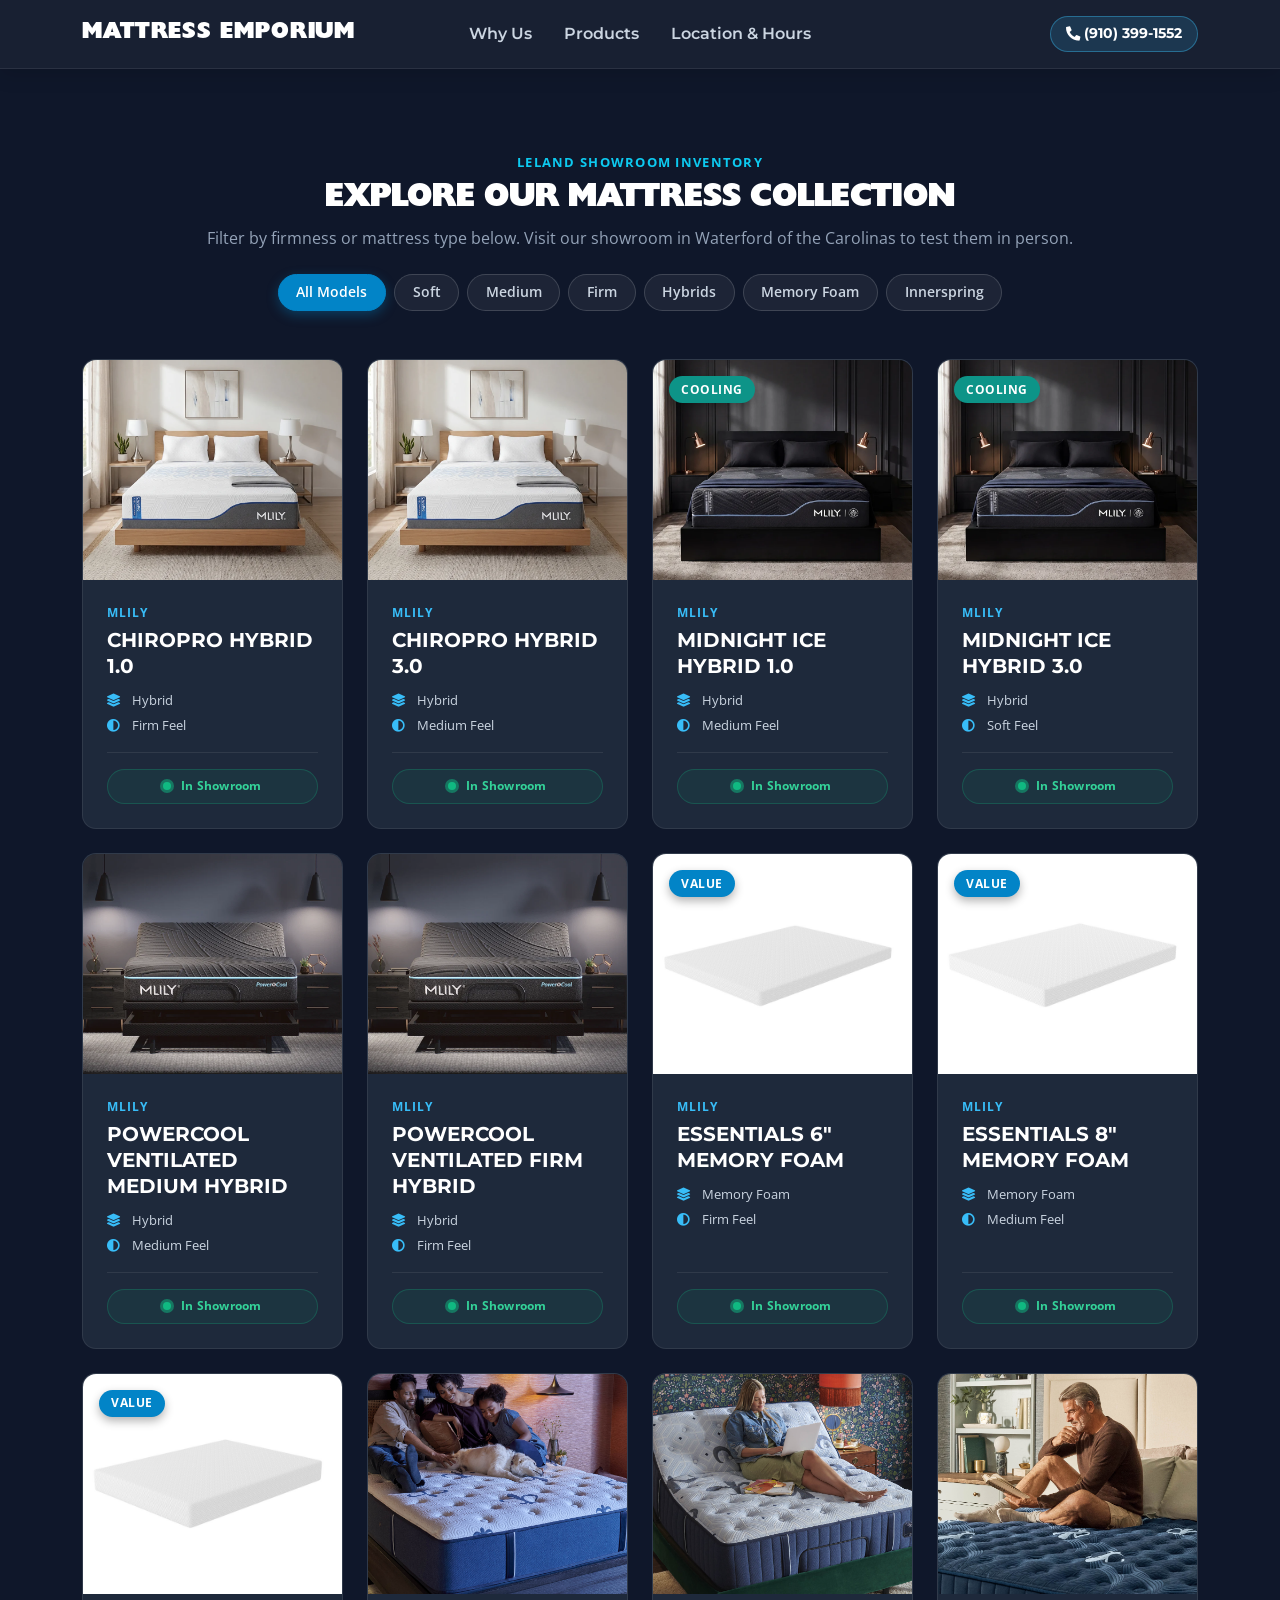
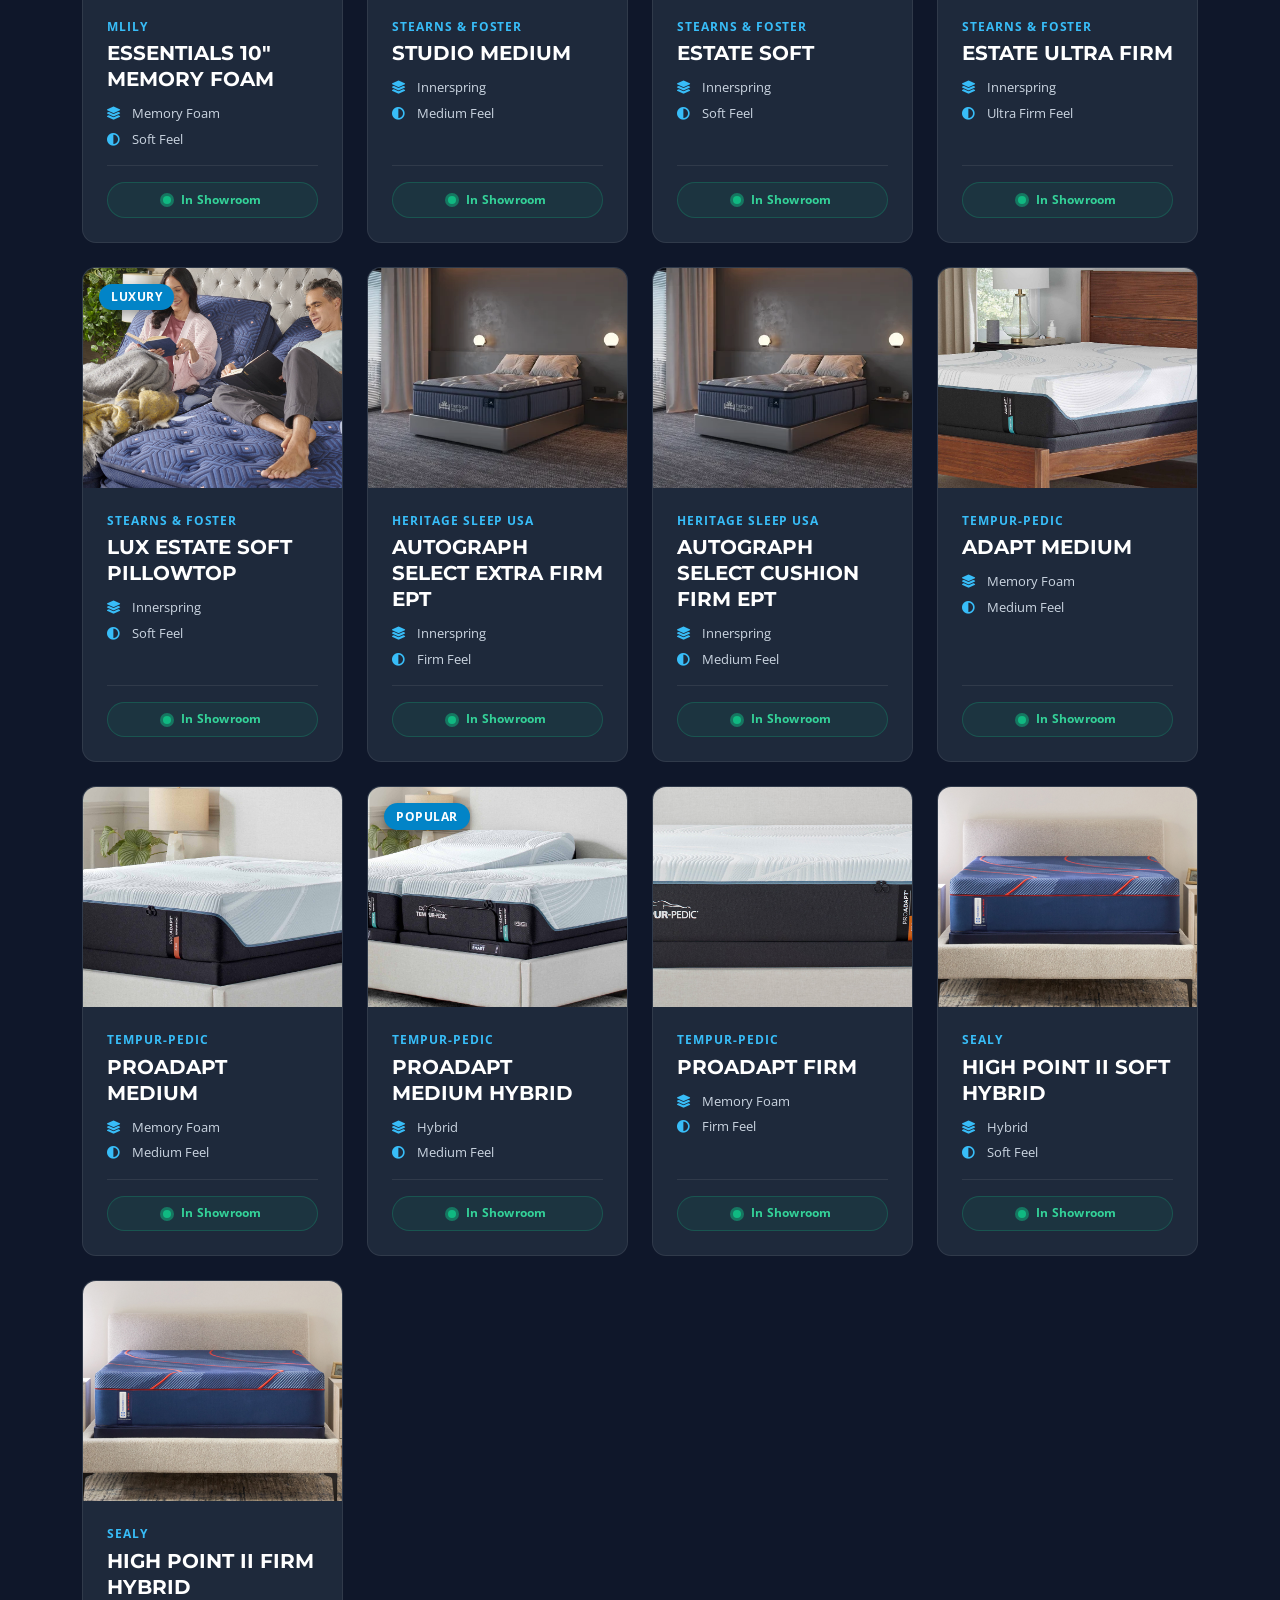
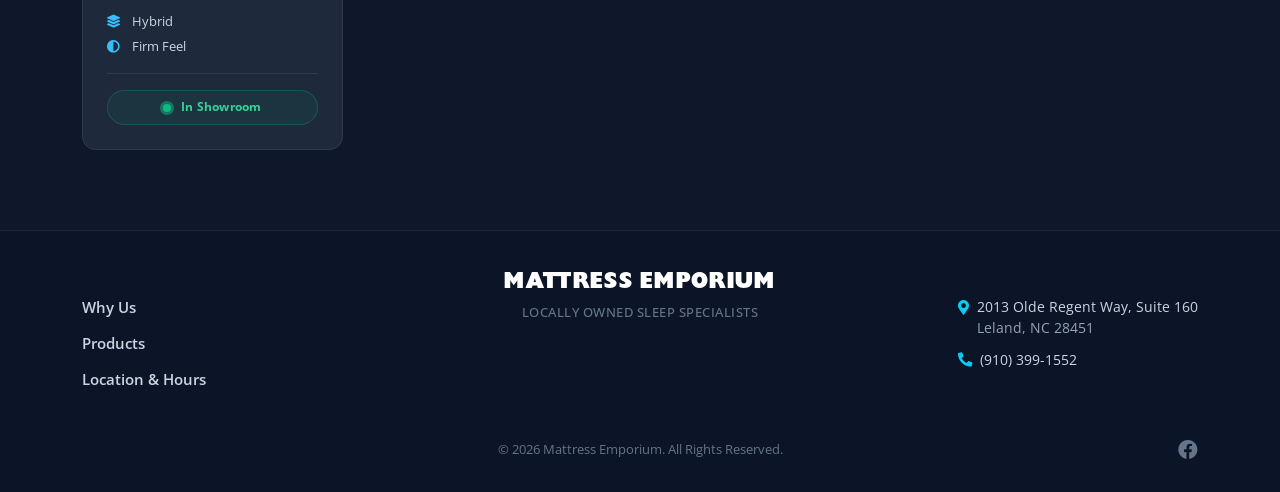
==== products.html @ 78e71899 "Add files via upload" ====
<!DOCTYPE html>
<html lang="en">

<head>
    <meta charset="UTF-8">
    <meta name="viewport" content="width=device-width, initial-scale=1.0">
    <title>Mattress Inventory & Models | Mattress Emporium Leland, NC</title>
    <link href="https://fonts.googleapis.com/css?family=Open+Sans:300,400,600,700|Montserrat:400,600,700&display=swap" rel="stylesheet">
    <link href="https://cdn.jsdelivr.net/npm/bootstrap@5.3.3/dist/css/bootstrap.min.css" rel="stylesheet">
    <link rel="stylesheet" href="https://cdnjs.cloudflare.com/ajax/libs/font-awesome/5.15.4/css/all.min.css">
    <link rel="stylesheet" href="styles/main.css">
</head>

<body data-page="catalog">

    <nav class="navbar navbar-dark navbar-expand-lg sticky-top custom-navbar">
        <div class="container position-relative">
            <a class="navbar-brand" href="index.html">MATTRESS EMPORIUM</a>
            <button class="navbar-toggler" type="button" data-bs-toggle="collapse" data-bs-target="#navbarSupportedContent">
                <span class="navbar-toggler-icon"></span>
            </button>
            <div class="collapse navbar-collapse" id="navbarSupportedContent">
                <ul class="navbar-nav center-nav mb-2 mb-lg-0">
                    <li class="nav-item"><a class="nav-link" href="index.html#about">Why Us</a></li>
                    <li class="nav-item"><a class="nav-link active" href="products.html">Products</a></li>
                    <li class="nav-item"><a class="nav-link" href="index.html#locations">Location & Hours</a></li>
                </ul>
                <div class="navbar-actions ms-auto d-flex align-items-center gap-2">
                    <a href="tel:9103991552" class="phone-link">
                        <i class="fas fa-phone-alt me-1"></i> (910) 399-1552
                    </a>
                </div>
            </div>
        </div>
    </nav>

    <section class="section products-section" style="min-height: 85vh;">
        <div class="container">
            <div class="text-center mb-4">
                <span class="section-eyebrow text-info">Leland Showroom Inventory</span>
                <h1 class="text-white h2">Explore Our Mattress Collection</h1>
                <p class="text-slate-400 max-w-xl mx-auto">
                    Filter by firmness or mattress type below. Visit our showroom in Waterford of the Carolinas to test them in person.
                </p>
            </div>

            <!-- Full Filter Pill Bar -->
            <div class="catalog-filters mb-5 d-flex flex-wrap justify-content-center gap-2">
                <button class="filter-btn active" data-filter="all">All Models</button>
                <button class="filter-btn" data-filter="feel:Soft">Soft</button>
                <button class="filter-btn" data-filter="feel:Medium">Medium</button>
                <button class="filter-btn" data-filter="feel:Firm">Firm</button>
                <button class="filter-btn" data-filter="type:Hybrid">Hybrids</button>
                <button class="filter-btn" data-filter="type:Memory Foam">Memory Foam</button>
                <button class="filter-btn" data-filter="type:Innerspring">Innerspring</button>
            </div>

            <!-- Product Grid -->
            <div class="row g-4" id="product-grid"></div>

            <div id="no-products" class="text-center py-5 d-none">
                <p class="text-slate-400 mb-0">No mattresses match that filter right now.</p>
            </div>
        </div>
    </section>

    <footer class="custom-footer">
        <div class="container">
            <div class="row gy-4 align-items-start">
                <!-- Left: Quick Links -->
                <div class="col-md-4 col-sm-6 text-start">
                    <ul class="footer-vertical-nav">
                        <li><a href="index.html#about" class="footer-link">Why Us</a></li>
                        <li><a href="products.html" class="footer-link">Products</a></li>
                        <li><a href="index.html#locations" class="footer-link">Location & Hours</a></li>
                    </ul>
                </div>


                <!-- Center: Brand & Micro-Tagline -->
                <div class="col-md-4 col-12 text-center my-2 my-md-0">
                    <h3 class="footer-brand">MATTRESS EMPORIUM</h3>
                    <p class="footer-micro-tagline mb-0">Locally Owned Sleep Specialists</p>
                </div>

                <!-- Right: Showroom Details -->
                <div class="col-md-4 col-sm-6 d-flex justify-content-start justify-content-sm-end">
                    <div class="footer-contact-block text-start">
                        <p class="footer-text mb-2">
                            <a href="https://maps.google.com/?q=2013+Olde+Regent+Way+%23160+Leland+NC+28451" target="_blank" rel="noopener noreferrer" class="footer-link d-inline-flex align-items-start">
                                <i class="fas fa-map-marker-alt text-info me-2 mt-1"></i>
                                <span>2013 Olde Regent Way, Suite 160<br><span class="text-slate-400">Leland, NC 28451</span></span>
                            </a>
                        </p>
                        <p class="footer-text mb-0">
                            <a href="tel:9103991552" class="footer-link d-inline-flex align-items-center">
                                <i class="fas fa-phone-alt text-info me-2"></i>
                                <span>(910) 399-1552</span>
                            </a>
                        </p>
                    </div>
                </div>
            </div>

            <!-- Bottom Bar: Balanced 3-Column Grid with Centered Copyright & Right Facebook -->
            <div class="footer-bottom">
                <div class="row align-items-center">
                    <div class="col-4 d-none d-md-block"></div>
                    <div class="col-12 col-md-4 text-center">
                        <p class="mb-0">
                            © <script>document.write(new Date().getFullYear());</script> Mattress Emporium. All Rights Reserved.
                        </p>
                    </div>
                    <div class="col-12 col-md-4 text-center text-md-end mt-2 mt-md-0">
                        <a href="https://www.facebook.com/mattressemporiumnc/" target="_blank" rel="noopener noreferrer" class="footer-facebook-plain" aria-label="Facebook Page">
                            <i class="fab fa-facebook"></i>
                        </a>
                    </div>
                </div>
            </div>
        </div>
    </footer>

    <script src="js/catalog.js"></script>
    <script src="https://cdn.jsdelivr.net/npm/bootstrap@5.3.3/dist/js/bootstrap.bundle.min.js"></script>
</body>

</html>
---- styles/main.css ----
body {
  font-family: 'Open Sans', sans-serif;
  color: #334155;
  background-color: #ffffff;
}

@font-face {
  font-family: 'Chantilly Serial';
  src: url('../fonts/ChantillySerial-Heavy.otf') format('opentype');
  font-weight: 800;
  font-style: normal;
  font-display: swap;
}

h1, h2, h3, .logo-text, .navbar-brand {
  font-family: 'Chantilly Serial', 'Gill Sans', 'Gill Sans MT', sans-serif;
  font-weight: 800;
  text-transform: uppercase;
}

.navbar-brand {
  font-size: 1.4rem;
  letter-spacing: 0.04em;
  color: #ffffff !important;
}

a:link,
a:visited {
  color: inherit;
  text-decoration: none;
}

/* NAVBAR */
.custom-navbar {
  background-color: rgba(15, 23, 42, 0.96) !important;
  backdrop-filter: blur(12px);
  -webkit-backdrop-filter: blur(12px);
  border-bottom: 1px solid rgba(255, 255, 255, 0.08);
  font-family: 'Montserrat', sans-serif;
  font-weight: 600;
  padding: 0.75rem 0;
  box-shadow: 0 4px 20px rgba(0, 0, 0, 0.15);
}

.custom-navbar .nav-link {
  color: #cbd5e1 !important;
  padding: 0.5rem 1rem !important;
  transition: color 0.2s ease;
}

.custom-navbar .nav-link:hover {
  color: #38bdf8 !important;
}

@media (min-width: 992px) {
  .navbar-collapse {
    position: static;
  }
  
  .navbar-nav.center-nav {
    position: absolute;
    left: 50%;
    transform: translateX(-50%);
    margin: 0 !important;
  }
}

.nav-social-btn {
  display: inline-flex;
  align-items: center;
  justify-content: center;
  width: 36px;
  height: 36px;
  background-color: rgba(255, 255, 255, 0.1);
  color: #ffffff !important;
  border-radius: 50%;
  transition: all 0.2s ease;
}

.nav-social-btn:hover {
  background-color: #1877f2;
  transform: translateY(-2px);
}

.phone-link {
  display: inline-flex;
  align-items: center;
  font-weight: 700;
  font-size: 0.9rem;
  color: #ffffff !important;
  background: rgba(56, 189, 248, 0.15);
  border: 1px solid rgba(56, 189, 248, 0.4);
  padding: 0.4rem 0.95rem;
  border-radius: 9999px;
  transition: all 0.2s ease;
}

.phone-link:hover {
  background: #38bdf8;
  color: #0f172a !important;
}

/* HERO PANEL */
.hero-panel {
  position: relative;
  overflow: hidden;
  padding: 4.5rem 0 5rem 0;
  color: #f8fafc;
  background-color: #0c1527;
  background-image: 
    linear-gradient(
      180deg,
      rgba(12, 21, 39, 0.94) 0%,
      rgba(12, 21, 39, 0.8) 60%,
      rgba(12, 21, 39, 0.35) 100%
    ),
    url('../img/header.jpg');
  background-position: right 24%;
  background-repeat: no-repeat;
  background-size: cover;
}

@media (min-width: 768px) {
  .hero-panel {
    padding: 6.5rem 0 7.5rem 0;
    background-image: 
      linear-gradient(
        90deg,
        rgba(12, 21, 39, 1) 0%,
        rgba(12, 21, 39, 1) 40%,
        rgba(12, 21, 39, 0.78) 62%,
        rgba(12, 21, 39, 0.22) 82%,
        rgba(12, 21, 39, 0) 100%
      ),
      linear-gradient(
        180deg,
        rgba(12, 21, 39, 0.2) 0%,
        rgba(12, 21, 39, 0) 25%
      ),
      url('../img/header.jpg');
    background-position: right 22%;
  }
}

@media (min-width: 1200px) {
  .hero-panel {
    padding: 7.5rem 0 8.5rem 0;
    background-position: right 26%;
  }
}

.hero-badge {
  display: inline-flex;
  align-items: center;
  gap: 0.6rem;
  padding: 0.4rem 1rem;
  font-size: 0.75rem;
  font-weight: 700;
  letter-spacing: 0.06em;
  text-transform: uppercase;
  color: #e2e8f0;
  background-color: rgba(255, 255, 255, 0.1);
  border: 1px solid rgba(255, 255, 255, 0.2);
  backdrop-filter: blur(8px);
  border-radius: 9999px;
}

.badge-dot {
  width: 8px;
  height: 8px;
  background-color: #38bdf8;
  border-radius: 50%;
  box-shadow: 0 0 8px #38bdf8;
}

.hero-title {
  margin-top: 1.5rem;
  display: flex;
  flex-direction: column;
  line-height: 1.08;
  letter-spacing: -0.03em;
}

.hero-title-top {
  font-family: "Outfit", sans-serif;
  font-size: 2.75rem;
  font-weight: 800;
  color: #ffffff;
  text-shadow: 0 2px 12px rgba(0, 0, 0, 0.5);
}

.hero-title-bottom {
  font-family: 'Instrument Serif', Georgia, serif;
  font-style: italic;
  font-size: 3.25rem;
  font-weight: 400;
  letter-spacing: -0.01em;
  background: linear-gradient(135deg, #67e8f9 0%, #38bdf8 50%, #93c5fd 100%);
  -webkit-background-clip: text;
  -webkit-text-fill-color: transparent;
  text-shadow: 0 4px 20px rgba(56, 189, 248, 0.25);
}

@media (min-width: 576px) {
  .hero-title-top {
    font-size: 3.5rem;
  }
  .hero-title-bottom {
    font-size: 4.25rem;
  }
}

@media (min-width: 992px) {
  .hero-title-top {
    font-size: 4rem;
  }
  .hero-title-bottom {
    font-size: 4.75rem;
  }
}

.hero-lead {
  max-width: 32rem;
  margin-top: 1.25rem;
  font-family: "Figtree", ui-sans-serif, system-ui, sans-serif;
  font-size: 1.05rem;
  line-height: 1.75;
  color: #cbd5e1;
  text-shadow: 0 2px 8px rgba(0, 0, 0, 0.4);
}

@media (min-width: 768px) {
  .hero-lead {
    font-size: 1.15rem;
  }
}

.hero-actions {
  display: flex;
  flex-wrap: wrap;
  gap: 0.85rem;
  margin-top: 2rem;
}

.hero-btn-primary {
  display: inline-flex;
  align-items: center;
  gap: 0.5rem;
  padding: 0.875rem 1.75rem;
  font-family: "Outfit", sans-serif;
  font-size: 0.95rem;
  font-weight: 700;
  color: #0c1527 !important;
  background-color: #ffffff;
  border: none;
  border-radius: 9999px;
  box-shadow: 0 8px 24px -4px rgba(0, 0, 0, 0.4);
  transition: transform 0.2s ease, box-shadow 0.2s ease;
}

.hero-btn-primary:hover {
  transform: translateY(-2px);
  box-shadow: 0 14px 28px -6px rgba(0, 0, 0, 0.5);
}

.hero-btn-secondary {
  display: inline-flex;
  align-items: center;
  gap: 0.5rem;
  padding: 0.875rem 1.75rem;
  font-family: "Outfit", sans-serif;
  font-size: 0.95rem;
  font-weight: 600;
  color: #ffffff !important;
  background-color: rgba(255, 255, 255, 0.08);
  border: 1px solid rgba(255, 255, 255, 0.3);
  backdrop-filter: blur(8px);
  border-radius: 9999px;
  transition: background-color 0.2s ease, transform 0.2s ease;
}

.hero-btn-secondary:hover {
  background-color: rgba(255, 255, 255, 0.18);
  transform: translateY(-2px);
}

.hero-trust-bar {
  display: flex;
  flex-wrap: wrap;
  gap: 1.5rem;
  margin-top: 2.25rem;
  padding-top: 1.5rem;
  border-top: 1px solid rgba(255, 255, 255, 0.12);
}

.trust-item {
  display: flex;
  align-items: center;
  gap: 0.45rem;
  font-size: 0.85rem;
  font-weight: 500;
  color: #94a3b8;
}

.trust-item i {
  color: #38bdf8;
}

/* SECTION COMMONS */
.section {
  padding: 5rem 0;
}

.section-eyebrow {
  display: inline-block;
  font-size: 0.8rem;
  font-weight: 700;
  text-transform: uppercase;
  letter-spacing: 0.1em;
  color: #0284c7;
  margin-bottom: 0.5rem;
}

/* ABOUT SECTION */
.about-section {
  background-color: #ffffff;
}

.about-heading-center {
  font-family: 'Montserrat', sans-serif;
  font-weight: 700;
  font-size: 2rem;
  line-height: 1.25;
  color: #0f172a;
}

@media (min-width: 768px) {
  .about-heading-center {
    font-size: 2.4rem;
  }
}

.about-image-wrapper {
  position: relative;
  display: inline-block;
  width: 100%;
}

.about-img {
  width: 100%;
  border-radius: 12px;
  box-shadow: 0 16px 36px -10px rgba(0, 0, 0, 0.15);
  object-fit: cover;
}

.about-badge {
  position: absolute;
  bottom: -1rem;
  right: -0.5rem;
  background-color: #0f172a;
  color: #ffffff;
  padding: 0.75rem 1.25rem;
  border-radius: 10px;
  box-shadow: 0 10px 25px rgba(0, 0, 0, 0.2);
  display: flex;
  align-items: center;
  gap: 0.6rem;
  border-left: 3px solid #38bdf8;
}

.badge-num {
  font-family: 'Outfit', sans-serif;
  font-size: 1.8rem;
  font-weight: 800;
  color: #38bdf8;
  line-height: 1;
}

.badge-txt {
  font-size: 0.75rem;
  font-weight: 700;
  text-transform: uppercase;
  line-height: 1.2;
  letter-spacing: 0.04em;
  color: #f8fafc;
}

.about-lead {
  font-size: 1.15rem;
  font-weight: 600;
  color: #1e293b;
  line-height: 1.6;
  margin-bottom: 1rem;
}

.about-body {
  font-size: 1rem;
  color: #64748b;
  line-height: 1.7;
  margin-bottom: 1.25rem;
}

.highlight-card {
  display: flex;
  align-items: flex-start;
  gap: 0.75rem;
  background-color: #f8fafc;
  padding: 1.1rem;
  border-radius: 8px;
  border: 1px solid #e2e8f0;
}

.highlight-icon {
  font-size: 1.25rem;
  color: #0284c7;
  margin-top: 0.1rem;
}

.highlight-title {
  font-family: 'Montserrat', sans-serif;
  font-size: 0.95rem;
  font-weight: 700;
  color: #0f172a;
  margin-bottom: 0.2rem;
}

.highlight-desc {
  font-size: 0.85rem;
  color: #64748b;
  line-height: 1.45;
  margin-bottom: 0;
}

/* LOCAL PROOF / GOOGLE RATING BADGE */
.about-rating-card {
  display: flex;
  align-items: center;
  justify-content: space-between;
  background: linear-gradient(135deg, #f8fafc 0%, #f1f5f9 100%);
  border: 1px solid #e2e8f0;
  border-radius: 10px;
  padding: 0.85rem 1.25rem;
  transition: border-color 0.2s ease, box-shadow 0.2s ease;
}

.about-rating-card:hover {
  border-color: #cbd5e1;
  box-shadow: 0 4px 14px rgba(0, 0, 0, 0.05);
}

.rating-left {
  display: flex;
  align-items: center;
  gap: 0.9rem;
}

.google-icon-wrap {
  width: 36px;
  height: 36px;
  background-color: #ffffff;
  border-radius: 50%;
  display: flex;
  align-items: center;
  justify-content: center;
  box-shadow: 0 2px 6px rgba(0, 0, 0, 0.08);
  color: #ea4335;
  font-size: 1.1rem;
  flex-shrink: 0;
}

.rating-details {
  display: flex;
  flex-direction: column;
}

.rating-stars-row {
  display: flex;
  align-items: center;
  gap: 0.4rem;
}

.rating-score {
  font-family: 'Outfit', sans-serif;
  font-weight: 800;
  font-size: 1rem;
  color: #0f172a;
  line-height: 1;
}

.rating-stars {
  display: inline-flex;
  gap: 0.15rem;
  color: #f59e0b;
  font-size: 0.82rem;
}

.rating-caption {
  font-size: 0.78rem;
  font-weight: 600;
  color: #64748b;
  margin-top: 0.15rem;
}

.rating-link {
  font-size: 0.82rem;
  font-weight: 700;
  color: #0284c7;
  display: inline-flex;
  align-items: center;
  white-space: nowrap;
  transition: color 0.2s ease;
}

.rating-link:hover {
  color: #0369a1;
  text-decoration: underline;
}

@media (max-width: 575.98px) {
  .about-rating-card {
    flex-direction: column;
    align-items: flex-start;
    gap: 0.75rem;
  }
  .rating-link {
    align-self: flex-end;
  }
}

.about-closing {
  font-size: 0.98rem;
  color: #475569;
  line-height: 1.6;
  margin-bottom: 0;
}

/* PRODUCTS SECTION & GRID */
.products-section {
  background-color: #0f172a;
  color: #ffffff;
}

.text-slate-400 {
  color: #94a3b8;
}

.product-card {
  position: relative;
  background: #1e293b;
  border-radius: 14px;
  overflow: hidden;
  border: 1px solid rgba(255, 255, 255, 0.08);
  height: 100%;
  display: flex;
  flex-direction: column;
  transition: transform 0.25s ease, box-shadow 0.25s ease, border-color 0.25s ease;
}

.product-card:hover {
  transform: translateY(-4px);
  border-color: rgba(56, 189, 248, 0.4);
  box-shadow: 0 16px 32px -8px rgba(0, 0, 0, 0.5);
}

.product-tag {
  position: absolute;
  top: 1rem;
  left: 1rem;
  z-index: 3;
  background: #0284c7;
  color: #ffffff;
  font-size: 0.72rem;
  font-weight: 700;
  text-transform: uppercase;
  letter-spacing: 0.05em;
  padding: 0.3rem 0.75rem;
  border-radius: 9999px;
  box-shadow: 0 4px 10px rgba(0, 0, 0, 0.3);
}

.product-tag.tag-accent,
.product-tag.tag-cooling {
  background: #0d9488;
}

.product-tag.tag-popular,
.product-tag.tag-best-seller {
  background: #059669;
}

.product-tag.tag-luxury {
  background: #6366f1;
}

.product-tag.tag-value {
  background: #d97706;
}

.product-tag.tag-orthopedic {
  background: #2563eb;
}

.product-img-wrap {
  position: relative;
  width: 100%;
  height: 220px;
  overflow: hidden;
  background-color: #0c1527;
}

.product-img {
  width: 100%;
  height: 100%;
  object-fit: cover;
  transition: transform 0.3s ease;
}

.product-card:hover .product-img {
  transform: scale(1.04);
}

.product-body {
  padding: 1.5rem;
  display: flex;
  flex-direction: column;
  flex-grow: 1;
}

.product-brand {
  font-size: 0.75rem;
  font-weight: 700;
  text-transform: uppercase;
  letter-spacing: 0.08em;
  color: #38bdf8;
  margin-bottom: 0.3rem;
}

.product-title {
  font-family: 'Montserrat', sans-serif;
  font-size: 1.25rem;
  font-weight: 700;
  color: #ffffff;
  margin-bottom: 0.75rem;
  line-height: 1.3;
}

.product-specs {
  display: flex;
  flex-direction: column;
  gap: 0.35rem;
  margin-bottom: 0.85rem;
  font-size: 0.82rem;
  color: #cbd5e1;
}

.product-specs span i {
  color: #38bdf8;
  width: 16px;
  margin-right: 0.35rem;
}

.product-footer {
  display: flex;
  align-items: center;
  justify-content: space-between;
  padding-top: 1rem;
  border-top: 1px solid rgba(255, 255, 255, 0.08);
}

/* CATALOG FILTERS */
.catalog-filters {
  margin-top: 1.5rem;
}

.filter-btn {
  background: rgba(255, 255, 255, 0.06);
  border: 1px solid rgba(255, 255, 255, 0.15);
  color: #cbd5e1;
  padding: 0.45rem 1.1rem;
  font-size: 0.85rem;
  font-weight: 600;
  border-radius: 9999px;
  cursor: pointer;
  transition: all 0.2s ease;
}

.filter-btn:hover {
  background: rgba(255, 255, 255, 0.12);
  color: #ffffff;
  border-color: rgba(255, 255, 255, 0.3);
}

.filter-btn.active {
  background: #0284c7;
  color: #ffffff;
  border-color: #0284c7;
  box-shadow: 0 4px 12px rgba(2, 132, 199, 0.35);
}

/* SHOWROOM LIVE BADGE */
.showroom-status {
  display: flex;
  align-items: center;
  gap: 0.6rem;
  background: rgba(16, 185, 129, 0.08);
  border: 1px solid rgba(16, 185, 129, 0.25);
  padding: 0.45rem 0.85rem;
  border-radius: 9999px;
  width: 100%;
  justify-content: center;
}

.status-label {
  font-size: 0.78rem;
  font-weight: 700;
  color: #34d399;
  letter-spacing: 0.02em;
}

.pulse-dot {
  position: relative;
  width: 8px;
  height: 8px;
  background-color: #10b981;
  border-radius: 50%;
  flex-shrink: 0;
}

.pulse-dot::after {
  content: '';
  position: absolute;
  top: -3px;
  left: -3px;
  width: 14px;
  height: 14px;
  border-radius: 50%;
  background-color: rgba(16, 185, 129, 0.5);
  animation: pulse-ring 1.8s cubic-bezier(0.24, 0, 0.38, 1) infinite;
}

@keyframes pulse-ring {
  0% {
    transform: scale(0.6);
    opacity: 1;
  }
  100% {
    transform: scale(2.2);
    opacity: 0;
  }
}

/* LOCATION SECTION */
.location-section {
  background-color: #f8fafc;
}

.location-heading {
  font-family: 'Montserrat', sans-serif;
  font-weight: 700;
  color: #0f172a;
  font-size: 2.2rem;
  margin-bottom: 0.5rem;
}

.location-sublead {
  font-size: 1.05rem;
  color: #64748b;
}

.location-card {
  background: #ffffff;
  border-radius: 16px;
  overflow: hidden;
  box-shadow: 0 12px 36px -8px rgba(0, 0, 0, 0.08);
  border: 1px solid #e2e8f0;
}

.location-map-col {
  min-height: 380px;
}

.map-frame {
  border: 0;
  width: 100%;
  height: 100%;
  min-height: 380px;
}

.location-info-col {
  padding: 3rem 2.5rem;
  display: flex;
  flex-direction: column;
  justify-content: center;
}

.info-block {
  display: flex;
  align-items: flex-start;
  gap: 1.25rem;
}

.info-icon {
  width: 44px;
  height: 44px;
  border-radius: 50%;
  background-color: #e0f2fe;
  color: #0284c7;
  display: flex;
  align-items: center;
  justify-content: center;
  font-size: 1.1rem;
  flex-shrink: 0;
}

.info-title {
  font-family: 'Montserrat', sans-serif;
  font-size: 1rem;
  font-weight: 700;
  color: #0f172a;
  margin-bottom: 0.35rem;
}

.info-text {
  font-size: 0.95rem;
  color: #475569;
  line-height: 1.5;
}

.info-link {
  font-size: 0.875rem;
  font-weight: 700;
  color: #0284c7;
  display: inline-flex;
  align-items: center;
  transition: color 0.2s;
}

.info-link:hover {
  color: #0369a1;
}

.hours-list {
  list-style: none;
  padding: 0;
  margin: 0;
}

.hours-list li {
  display: flex;
  justify-content: space-between;
  padding: 0.35rem 0;
  border-bottom: 1px dashed #e2e8f0;
  font-size: 0.92rem;
  color: #475569;
}

.hours-list li:last-child {
  border-bottom: none;
}

.text-closed {
  color: #ef4444;
}

.phone-link-plain {
  font-weight: 700;
  color: #0f172a;
  font-size: 1.1rem;
  transition: color 0.2s;
}

.phone-link-plain:hover {
  color: #0284c7;
}

/* FOOTER */
/* FOOTER */
.custom-footer {
  background-color: #0c1527;
  color: #94a3b8;
  padding: 4rem 0 2rem 0;
  border-top: 1px solid rgba(255, 255, 255, 0.08);
}

.footer-brand {
  font-size: 1.35rem;
  color: #ffffff;
  letter-spacing: 0.06em;
  margin-bottom: 0;
  line-height: 1.2;
}

/* Left Vertical Navigation */
.footer-vertical-nav {
  list-style: none;
  padding: 0;
  margin: 0;
  display: flex;
  flex-direction: column;
  gap: 0.75rem;
}

.footer-vertical-nav a {
  font-size: 0.92rem;
  font-weight: 600;
  color: #cbd5e1;
  line-height: 1.2;
  display: inline-block;
  transition: color 0.2s ease;
}

.footer-vertical-nav a:hover {
  color: #38bdf8;
}

/* Right Showroom Contact Block */
.footer-contact-block .footer-link {
  color: #cbd5e1;
  font-size: 0.9rem;
  line-height: 1.45;
  transition: color 0.2s ease;
}

.footer-contact-block .footer-link:hover {
  color: #38bdf8;
}

/* Footer Bottom & Facebook Icon */
.footer-bottom {
  margin-top: 3rem;
  font-size: 0.82rem;
  color: #64748b;
}

.footer-facebook-plain {
  display: inline-block;
  color: #64748b;
  font-size: 1.25rem;
  line-height: 1;
  vertical-align: middle;
  transition: color 0.2s ease, transform 0.2s ease;
}

.footer-facebook-plain:hover {
  color: #1877f2;
  transform: translateY(-1px);
}

.footer-micro-tagline {
  font-size: 0.8rem;
  font-weight: 500;
  letter-spacing: 0.04em;
  text-transform: uppercase;
  color: #64748b;
  margin-top: 0.35rem;
}

#about,
#products,
#locations {
  scroll-margin-top: 90px;
}

html {
  scroll-behavior: smooth;
}
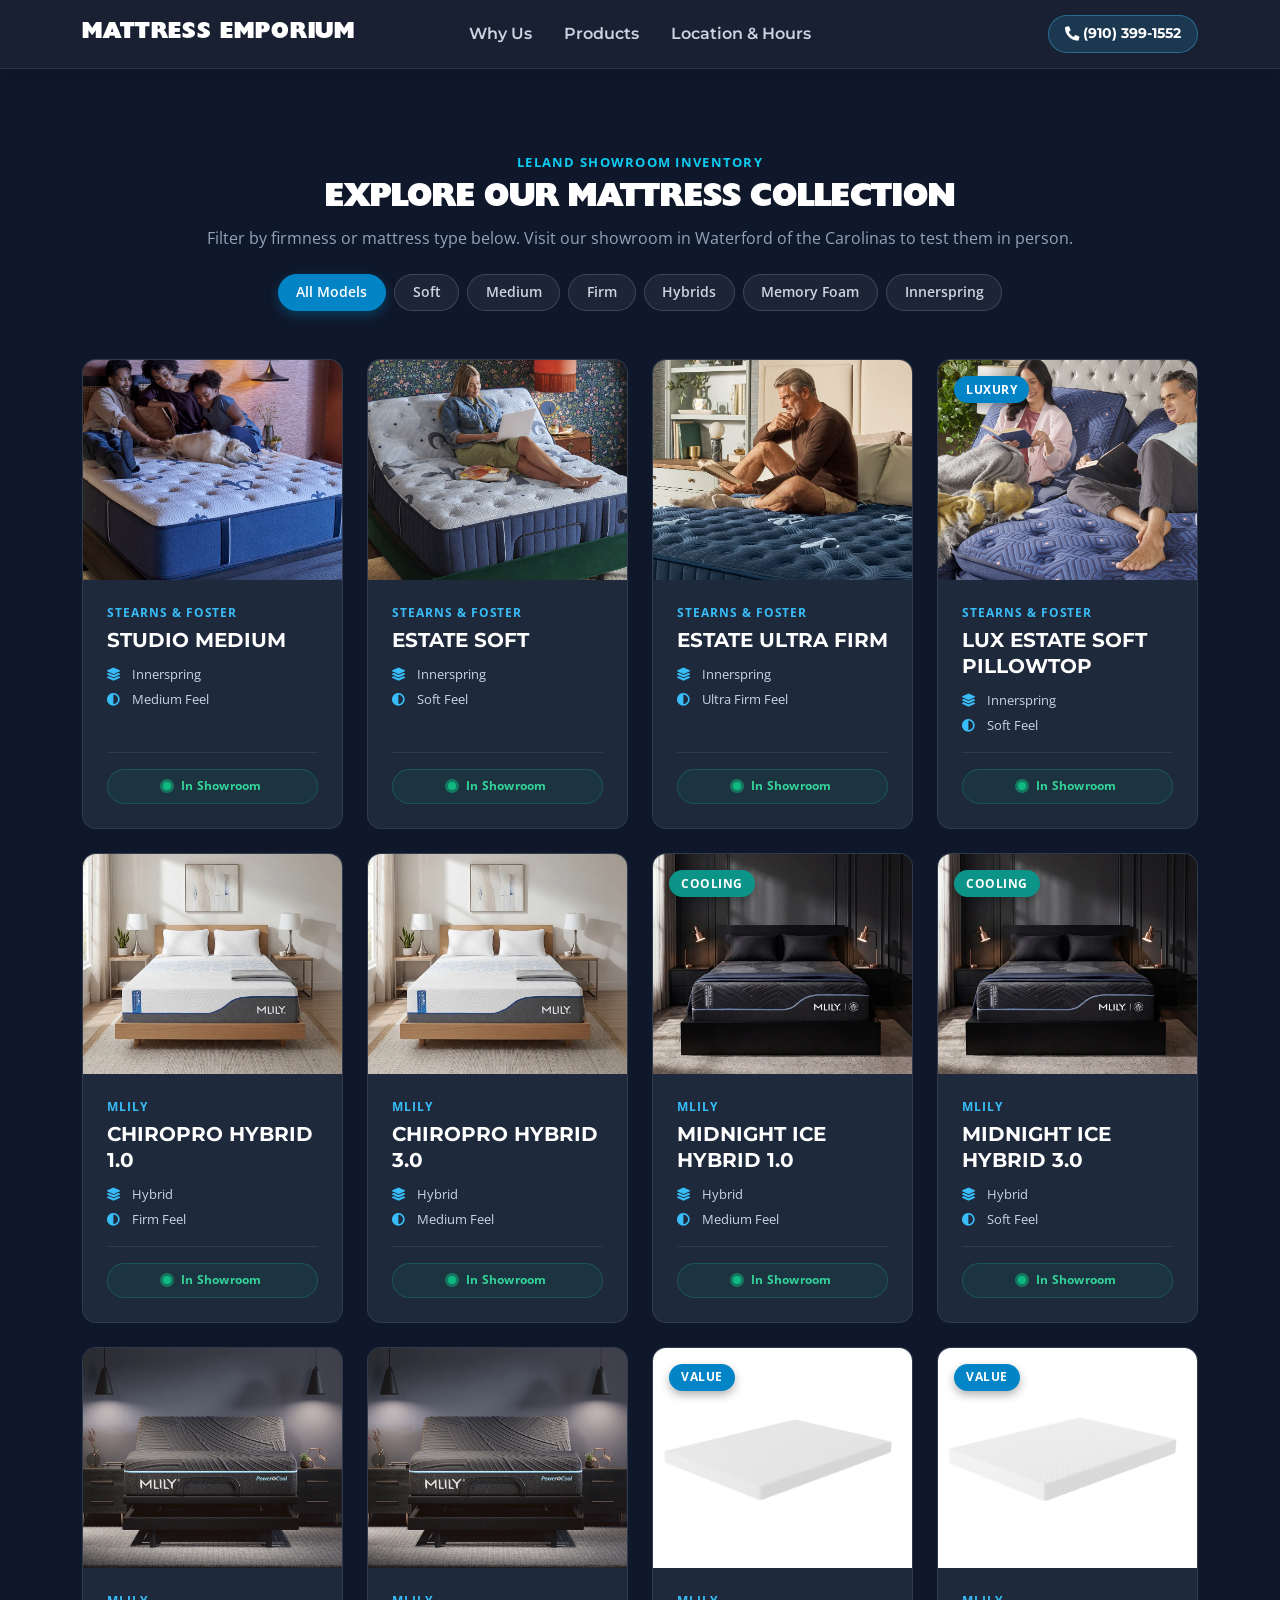
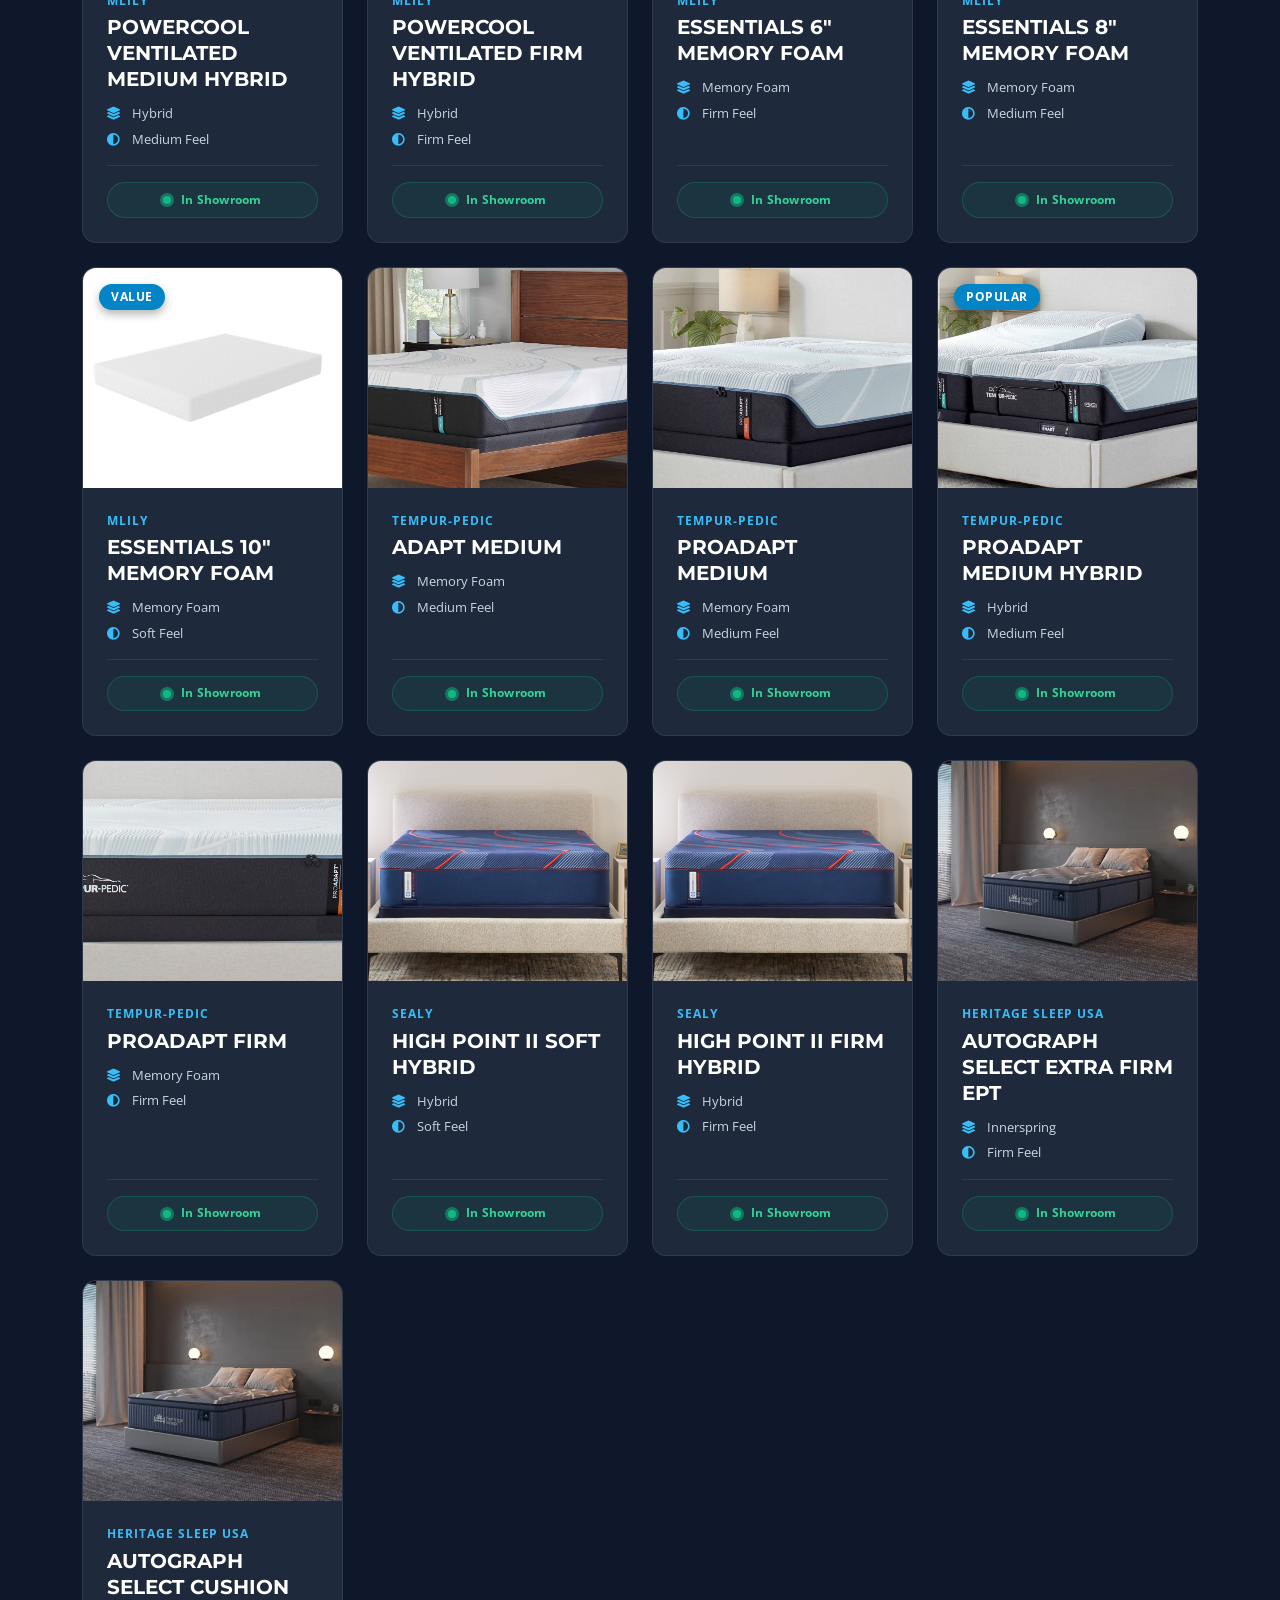
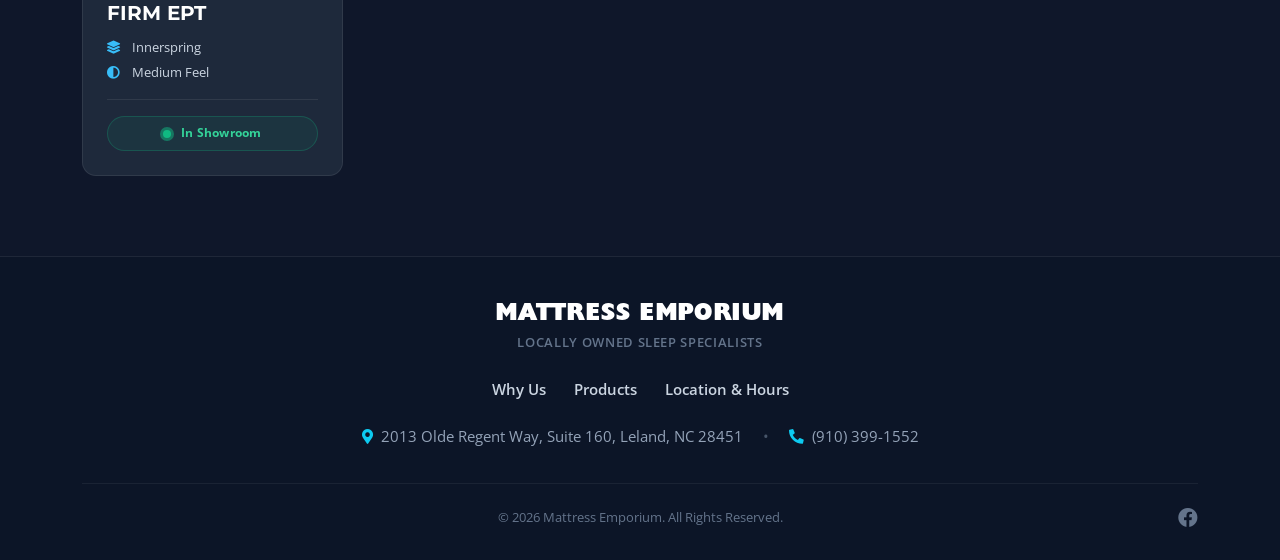
==== commit 168d3e4f: "mobile updates and meta data" ====
--- a/products.html
+++ b/products.html
@@ -4,10 +4,50 @@
 <head>
     <meta charset="UTF-8">
     <meta name="viewport" content="width=device-width, initial-scale=1.0">
-    <title>Mattress Inventory & Models | Mattress Emporium Leland, NC</title>
-    <link href="https://fonts.googleapis.com/css?family=Open+Sans:300,400,600,700|Montserrat:400,600,700&display=swap" rel="stylesheet">
+    <meta http-equiv="X-UA-Compatible" content="ie=edge">
+
+    <!-- Favicon -->
+    <link rel="icon" type="image/png" href="favicon.png">
+
+    <!-- Primary SEO Meta Tags for Products Page -->
+    <title>Showroom Inventory & Mattresses | Mattress Emporium Leland, NC</title>
+    <meta name="title" content="Showroom Inventory & Mattresses | Mattress Emporium Leland, NC">
+    <meta name="description" content="Explore in-stock brand name mattresses available at Mattress Emporium in Leland, NC. Browse hybrid, pillow top, and cooling models before visiting our showroom.">
+    <meta name="robots" content="index, follow">
+    <link rel="canonical" href="https://mattressemporiumnc.com/products.html">
+
+    <!-- Geo & Local Business Targeting -->
+    <meta name="geo.region" content="US-NC">
+    <meta name="geo.placename" content="Leland">
+    <meta name="geo.position" content="34.218626;-78.021861">
+    <meta name="ICBM" content="34.218626, -78.021861">
+
+    <!-- Open Graph / Facebook / iMessage -->
+    <meta property="og:type" content="website">
+    <meta property="og:url" content="https://mattressemporiumnc.com/products.html">
+    <meta property="og:site_name" content="Mattress Emporium">
+    <meta property="og:title" content="Showroom Inventory & Mattresses | Mattress Emporium Leland, NC">
+    <meta property="og:description" content="Explore in-stock brand name mattresses available at Mattress Emporium in Leland, NC. Browse hybrid, pillow top, and cooling models before visiting our showroom.">
+    <meta property="og:image" content="https://mattressemporiumnc.com/img/header.jpg">
+    <meta property="og:image:alt" content="Inside Mattress Emporium Showroom in Leland NC">
+
+    <!-- Twitter / Slack / Messaging Previews -->
+    <meta name="twitter:card" content="summary_large_image">
+    <meta name="twitter:url" content="https://mattressemporiumnc.com/products.html">
+    <meta name="twitter:title" content="Showroom Inventory & Mattresses | Mattress Emporium Leland, NC">
+    <meta name="twitter:description" content="Explore in-stock brand name mattresses available at Mattress Emporium in Leland, NC. Browse hybrid, pillow top, and cooling models before visiting our showroom.">
+    <meta name="twitter:image" content="https://mattressemporiumnc.com/img/header.jpg">
+
+    <!-- Fonts & Stylesheets -->
+    <link href="https://fonts.googleapis.com/css?family=Open+Sans:300,400,600,700|Varela+Round&display=swap" rel="stylesheet">
+    <link href="https://fonts.googleapis.com/css?family=Montserrat:400,600,700&display=swap" rel="stylesheet">
+    <link
+        href="https://fonts.googleapis.com/css2?family=Outfit:wght@400;500;600;700;800&family=Figtree:wght@400;500;600&family=Instrument+Serif:ital@0;1&display=swap"
+        rel="stylesheet"
+    />
     <link href="https://cdn.jsdelivr.net/npm/bootstrap@5.3.3/dist/css/bootstrap.min.css" rel="stylesheet">
-    <link rel="stylesheet" href="https://cdnjs.cloudflare.com/ajax/libs/font-awesome/5.15.4/css/all.min.css">
+    <link rel="stylesheet" href="https://cdnjs.cloudflare.com/ajax/libs/font-awesome/5.15.4/css/all.min.css" />
+    <link rel="stylesheet" href="styles/animate.css">
     <link rel="stylesheet" href="styles/main.css">
 </head>
 
@@ -65,53 +105,41 @@
     </section>
 
     <footer class="custom-footer">
-        <div class="container">
-            <div class="row gy-4 align-items-start">
-                <!-- Left: Quick Links -->
-                <div class="col-md-4 col-sm-6 text-start">
-                    <ul class="footer-vertical-nav">
-                        <li><a href="index.html#about" class="footer-link">Why Us</a></li>
-                        <li><a href="products.html" class="footer-link">Products</a></li>
-                        <li><a href="index.html#locations" class="footer-link">Location & Hours</a></li>
-                    </ul>
-                </div>
-
-
-                <!-- Center: Brand & Micro-Tagline -->
-                <div class="col-md-4 col-12 text-center my-2 my-md-0">
-                    <h3 class="footer-brand">MATTRESS EMPORIUM</h3>
-                    <p class="footer-micro-tagline mb-0">Locally Owned Sleep Specialists</p>
-                </div>
-
-                <!-- Right: Showroom Details -->
-                <div class="col-md-4 col-sm-6 d-flex justify-content-start justify-content-sm-end">
-                    <div class="footer-contact-block text-start">
-                        <p class="footer-text mb-2">
-                            <a href="https://maps.google.com/?q=2013+Olde+Regent+Way+%23160+Leland+NC+28451" target="_blank" rel="noopener noreferrer" class="footer-link d-inline-flex align-items-start">
-                                <i class="fas fa-map-marker-alt text-info me-2 mt-1"></i>
-                                <span>2013 Olde Regent Way, Suite 160<br><span class="text-slate-400">Leland, NC 28451</span></span>
-                            </a>
-                        </p>
-                        <p class="footer-text mb-0">
-                            <a href="tel:9103991552" class="footer-link d-inline-flex align-items-center">
-                                <i class="fas fa-phone-alt text-info me-2"></i>
-                                <span>(910) 399-1552</span>
-                            </a>
-                        </p>
-                    </div>
-                </div>
+        <div class="container text-center">
+            <!-- Brand & Micro-Tagline Above Links -->
+            <div class="footer-center-brand mb-4">
+                <h3 class="footer-brand">MATTRESS EMPORIUM</h3>
+                <p class="footer-micro-tagline mb-0">Locally Owned Sleep Specialists</p>
             </div>
 
-            <!-- Bottom Bar: Balanced 3-Column Grid with Centered Copyright & Right Facebook -->
+            <!-- Centered Navigation Links -->
+            <ul class="footer-centered-nav mb-4">
+                <li><a href="index.html#about" class="footer-link">Why Us</a></li>
+                <li><a href="products.html" class="footer-link">Products</a></li>
+                <li><a href="index.html#locations" class="footer-link">Location & Hours</a></li>
+            </ul>
+
+            <!-- Centered Wrapper with Left-Aligned Contact Details -->
+            <div class="footer-contact-strip mb-4">
+                <a href="https://maps.google.com/?q=2013+Olde+Regent+Way+%23160+Leland+NC+28451" target="_blank" rel="noopener noreferrer" class="footer-link">
+                    <i class="fas fa-map-marker-alt text-info me-2"></i>2013 Olde Regent Way, Suite 160, Leland, NC 28451
+                </a>
+                <span class="footer-divider-dot d-none d-md-inline">•</span>
+                <a href="tel:9103991552" class="footer-link">
+                    <i class="fas fa-phone-alt text-info me-2"></i>(910) 399-1552
+                </a>
+            </div>
+
+            <!-- Bottom Bar: Centered Copyright & Right Facebook -->
             <div class="footer-bottom">
                 <div class="row align-items-center">
-                    <div class="col-4 d-none d-md-block"></div>
+                    <div class="col-md-4 d-none d-md-block"></div>
                     <div class="col-12 col-md-4 text-center">
                         <p class="mb-0">
                             © <script>document.write(new Date().getFullYear());</script> Mattress Emporium. All Rights Reserved.
                         </p>
                     </div>
-                    <div class="col-12 col-md-4 text-center text-md-end mt-2 mt-md-0">
+                    <div class="col-12 col-md-4 text-center text-md-end mt-3 mt-md-0">
                         <a href="https://www.facebook.com/mattressemporiumnc/" target="_blank" rel="noopener noreferrer" class="footer-facebook-plain" aria-label="Facebook Page">
                             <i class="fab fa-facebook"></i>
                         </a>
--- a/styles/main.css
+++ b/styles/main.css
@@ -69,8 +69,8 @@
   display: inline-flex;
   align-items: center;
   justify-content: center;
-  width: 36px;
-  height: 36px;
+  width: 38px;
+  height: 38px;
   background-color: rgba(255, 255, 255, 0.1);
   color: #ffffff !important;
   border-radius: 50%;
@@ -90,7 +90,7 @@
   color: #ffffff !important;
   background: rgba(56, 189, 248, 0.15);
   border: 1px solid rgba(56, 189, 248, 0.4);
-  padding: 0.4rem 0.95rem;
+  padding: 0.45rem 1rem;
   border-radius: 9999px;
   transition: all 0.2s ease;
 }
@@ -98,6 +98,27 @@
 .phone-link:hover {
   background: #38bdf8;
   color: #0f172a !important;
+}
+
+/* NAVBAR MOBILE DROPDOWN ADJUSTMENTS */
+@media (max-width: 991.98px) {
+  .custom-navbar .navbar-nav {
+    padding-top: 0.75rem;
+    padding-bottom: 0.5rem;
+  }
+  
+  .custom-navbar .nav-link {
+    font-size: 1.05rem;
+    padding: 0.65rem 0.25rem !important;
+  }
+
+  .navbar-actions {
+    margin-top: 1.25rem;
+    padding-top: 1.25rem;
+    border-top: 1px solid rgba(255, 255, 255, 0.08);
+    justify-content: center;
+    gap: 1.5rem;
+  }
 }
 
 /* HERO PANEL */
@@ -177,7 +198,7 @@
   margin-top: 1.5rem;
   display: flex;
   flex-direction: column;
-  line-height: 1.08;
+  line-height: 1.1;
   letter-spacing: -0.03em;
 }
 
@@ -192,13 +213,76 @@
 .hero-title-bottom {
   font-family: 'Instrument Serif', Georgia, serif;
   font-style: italic;
-  font-size: 3.25rem;
+  font-size: 3.1rem;
   font-weight: 400;
   letter-spacing: -0.01em;
+  line-height: 1.05;
   background: linear-gradient(135deg, #67e8f9 0%, #38bdf8 50%, #93c5fd 100%);
   -webkit-background-clip: text;
   -webkit-text-fill-color: transparent;
   text-shadow: 0 4px 20px rgba(56, 189, 248, 0.25);
+}
+
+/* 1 Line on Desktop */
+.hero-line-part {
+  display: inline;
+}
+
+/* MOBILE-ONLY HERO CLEANUP & CENTERING */
+@media (max-width: 767.98px) {
+  .hero-panel {
+    text-align: center;
+    padding: 3.5rem 0 4rem 0;
+  }
+
+  .hero-badge {
+    margin: 0 auto;
+  }
+
+  .hero-title {
+    text-align: center;
+    align-items: center;
+  }
+
+  .hero-title-bottom {
+    margin-top: 0.85rem;
+  }
+
+  /* 2 Lines on Mobile */
+  .hero-line-part {
+    display: block;
+  }
+
+  .hero-lead {
+    margin-left: auto;
+    margin-right: auto;
+    text-align: center;
+  }
+
+  .hero-actions {
+    justify-content: center;
+    flex-direction: column;
+    align-items: stretch;
+    max-width: 320px;
+    margin-left: auto;
+    margin-right: auto;
+  }
+
+  .hero-btn-primary,
+  .hero-btn-secondary {
+    justify-content: center;
+    width: 100%;
+  }
+
+  .hero-trust-bar {
+    justify-content: center;
+    gap: 1rem;
+    margin-top: 2rem;
+  }
+
+  .trust-item {
+    font-size: 0.82rem;
+  }
 }
 
 @media (min-width: 576px) {
@@ -321,22 +405,22 @@
   margin-bottom: 0.5rem;
 }
 
-/* ABOUT SECTION */
+/* ABOUT SECTION REDESIGN */
 .about-section {
   background-color: #ffffff;
 }
 
-.about-heading-center {
+.about-heading-clean {
   font-family: 'Montserrat', sans-serif;
   font-weight: 700;
-  font-size: 2rem;
-  line-height: 1.25;
+  font-size: 2.1rem;
+  line-height: 1.22;
   color: #0f172a;
 }
 
-@media (min-width: 768px) {
-  .about-heading-center {
-    font-size: 2.4rem;
+@media (max-width: 767.98px) {
+  .about-heading-clean {
+    font-size: 1.75rem;
   }
 }
 
@@ -348,8 +432,8 @@
 
 .about-img {
   width: 100%;
-  border-radius: 12px;
-  box-shadow: 0 16px 36px -10px rgba(0, 0, 0, 0.15);
+  border-radius: 14px;
+  box-shadow: 0 16px 36px -10px rgba(0, 0, 0, 0.14);
   object-fit: cover;
 }
 
@@ -386,7 +470,7 @@
 }
 
 .about-lead {
-  font-size: 1.15rem;
+  font-size: 1.12rem;
   font-weight: 600;
   color: #1e293b;
   line-height: 1.6;
@@ -394,144 +478,123 @@
 }
 
 .about-body {
-  font-size: 1rem;
+  font-size: 0.98rem;
   color: #64748b;
   line-height: 1.7;
+  margin-bottom: 1.15rem;
+}
+
+.about-closing {
+  font-size: 0.95rem;
+  color: #475569;
+  line-height: 1.6;
+}
+
+/* 3 EVENLY SIZED ABOUT FEATURE BOXES */
+.about-cards-row {
+  margin-top: 1rem;
+}
+
+.about-feature-box {
+  background: #ffffff;
+  border: 1px solid #e2e8f0;
+  border-radius: 12px;
+  padding: 1.75rem 1.5rem;
+  height: 100%;
+  display: flex;
+  flex-direction: column;
+  transition: transform 0.25s ease, box-shadow 0.25s ease, border-color 0.25s ease;
+  box-shadow: 0 4px 12px rgba(0, 0, 0, 0.03);
+}
+
+.about-feature-box:hover {
+  transform: translateY(-3px);
+  border-color: #cbd5e1;
+  box-shadow: 0 12px 24px -8px rgba(0, 0, 0, 0.08);
+}
+
+.feature-box-icon {
+  width: 48px;
+  height: 48px;
+  border-radius: 10px;
+  background-color: #e0f2fe;
+  color: #0284c7;
+  display: flex;
+  align-items: center;
+  justify-content: center;
+  font-size: 1.35rem;
   margin-bottom: 1.25rem;
 }
 
-.highlight-card {
-  display: flex;
-  align-items: flex-start;
+.feature-box-title {
+  font-family: 'Montserrat', sans-serif;
+  font-size: 1.05rem;
+  font-weight: 700;
+  color: #0f172a;
+  margin-bottom: 0.45rem;
+}
+
+.feature-box-desc {
+  font-size: 0.9rem;
+  color: #64748b;
+  line-height: 1.55;
+  margin-bottom: 0;
+}
+
+/* RATING CARD STYLING */
+.google-rating-top {
+  display: flex;
+  align-items: center;
   gap: 0.75rem;
-  background-color: #f8fafc;
-  padding: 1.1rem;
-  border-radius: 8px;
-  border: 1px solid #e2e8f0;
-}
-
-.highlight-icon {
-  font-size: 1.25rem;
-  color: #0284c7;
-  margin-top: 0.1rem;
-}
-
-.highlight-title {
-  font-family: 'Montserrat', sans-serif;
-  font-size: 0.95rem;
-  font-weight: 700;
-  color: #0f172a;
-  margin-bottom: 0.2rem;
-}
-
-.highlight-desc {
-  font-size: 0.85rem;
-  color: #64748b;
-  line-height: 1.45;
-  margin-bottom: 0;
-}
-
-/* LOCAL PROOF / GOOGLE RATING BADGE */
-.about-rating-card {
-  display: flex;
-  align-items: center;
-  justify-content: space-between;
-  background: linear-gradient(135deg, #f8fafc 0%, #f1f5f9 100%);
-  border: 1px solid #e2e8f0;
+  margin-bottom: 0.5rem;
+}
+
+.google-badge-circle {
+  width: 48px;
+  height: 48px;
   border-radius: 10px;
-  padding: 0.85rem 1.25rem;
-  transition: border-color 0.2s ease, box-shadow 0.2s ease;
-}
-
-.about-rating-card:hover {
-  border-color: #cbd5e1;
-  box-shadow: 0 4px 14px rgba(0, 0, 0, 0.05);
-}
-
-.rating-left {
-  display: flex;
-  align-items: center;
-  gap: 0.9rem;
-}
-
-.google-icon-wrap {
-  width: 36px;
-  height: 36px;
-  background-color: #ffffff;
-  border-radius: 50%;
+  background-color: #fef2f2;
+  color: #ea4335;
   display: flex;
   align-items: center;
   justify-content: center;
-  box-shadow: 0 2px 6px rgba(0, 0, 0, 0.08);
-  color: #ea4335;
-  font-size: 1.1rem;
+  font-size: 1.35rem;
   flex-shrink: 0;
 }
 
-.rating-details {
+.google-stars-wrap {
   display: flex;
   flex-direction: column;
 }
 
-.rating-stars-row {
-  display: flex;
-  align-items: center;
-  gap: 0.4rem;
-}
-
-.rating-score {
+.google-score {
   font-family: 'Outfit', sans-serif;
   font-weight: 800;
-  font-size: 1rem;
+  font-size: 1.15rem;
   color: #0f172a;
   line-height: 1;
-}
-
-.rating-stars {
+  margin-bottom: 0.2rem;
+}
+
+.google-stars {
+  color: #f59e0b;
+  font-size: 0.85rem;
   display: inline-flex;
   gap: 0.15rem;
-  color: #f59e0b;
-  font-size: 0.82rem;
-}
-
-.rating-caption {
-  font-size: 0.78rem;
-  font-weight: 600;
-  color: #64748b;
-  margin-top: 0.15rem;
-}
-
-.rating-link {
-  font-size: 0.82rem;
+}
+
+.google-review-btn {
+  display: inline-flex;
+  align-items: center;
+  font-size: 0.88rem;
   font-weight: 700;
   color: #0284c7;
-  display: inline-flex;
-  align-items: center;
-  white-space: nowrap;
   transition: color 0.2s ease;
 }
 
-.rating-link:hover {
+.google-review-btn:hover {
   color: #0369a1;
   text-decoration: underline;
-}
-
-@media (max-width: 575.98px) {
-  .about-rating-card {
-    flex-direction: column;
-    align-items: flex-start;
-    gap: 0.75rem;
-  }
-  .rating-link {
-    align-self: flex-end;
-  }
-}
-
-.about-closing {
-  font-size: 0.98rem;
-  color: #475569;
-  line-height: 1.6;
-  margin-bottom: 0;
 }
 
 /* PRODUCTS SECTION & GRID */
@@ -793,10 +856,33 @@
   justify-content: center;
 }
 
+/* MOBILE-SPECIFIC LOCATION SPACING & PADDING */
+@media (max-width: 767.98px) {
+  .location-info-col {
+    padding: 2.25rem 1.25rem 1.75rem 1.25rem;
+    margin-top: 1.5rem;
+    border-top: 1px solid #f1f5f9;
+  }
+  
+  .location-map-col {
+    min-height: 280px;
+  }
+
+  .map-frame {
+    min-height: 280px;
+  }
+}
+
 .info-block {
   display: flex;
   align-items: flex-start;
   gap: 1.25rem;
+}
+
+@media (max-width: 575.98px) {
+  .info-block {
+    gap: 0.85rem;
+  }
 }
 
 .info-icon {
@@ -839,6 +925,7 @@
   color: #0369a1;
 }
 
+/* NEAT ALIGNED HOURS LIST */
 .hours-list {
   list-style: none;
   padding: 0;
@@ -846,14 +933,25 @@
 }
 
 .hours-list li {
-  display: flex;
-  justify-content: space-between;
-  padding: 0.35rem 0;
+  display: grid;
+  grid-template-columns: 1fr auto;
+  align-items: center;
+  column-gap: 1rem;
+  padding: 0.45rem 0;
   border-bottom: 1px dashed #e2e8f0;
   font-size: 0.92rem;
   color: #475569;
 }
 
+.hours-day {
+  white-space: nowrap;
+}
+
+.hours-time {
+  text-align: right;
+  white-space: nowrap;
+}
+
 .hours-list li:last-child {
   border-bottom: none;
 }
@@ -873,61 +971,96 @@
   color: #0284c7;
 }
 
-/* FOOTER */
-/* FOOTER */
+/* CENTERED FOOTER */
 .custom-footer {
   background-color: #0c1527;
   color: #94a3b8;
-  padding: 4rem 0 2rem 0;
+  padding: 2.75rem 0 2rem 0;
   border-top: 1px solid rgba(255, 255, 255, 0.08);
 }
 
 .footer-brand {
-  font-size: 1.35rem;
+  font-size: 1.45rem;
   color: #ffffff;
   letter-spacing: 0.06em;
-  margin-bottom: 0;
+  margin-bottom: 0.25rem;
   line-height: 1.2;
 }
 
-/* Left Vertical Navigation */
-.footer-vertical-nav {
+.footer-micro-tagline {
+  font-size: 0.82rem;
+  font-weight: 600;
+  letter-spacing: 0.05em;
+  text-transform: uppercase;
+  color: #64748b;
+}
+
+.footer-centered-nav {
   list-style: none;
   padding: 0;
   margin: 0;
   display: flex;
-  flex-direction: column;
-  gap: 0.75rem;
-}
-
-.footer-vertical-nav a {
-  font-size: 0.92rem;
+  flex-wrap: wrap;
+  justify-content: center;
+  gap: 1.75rem;
+}
+
+.footer-centered-nav a {
+  font-size: 0.95rem;
   font-weight: 600;
   color: #cbd5e1;
-  line-height: 1.2;
+  transition: color 0.2s ease;
+}
+
+.footer-centered-nav a:hover {
+  color: #38bdf8;
+}
+
+/* Centered Block with Left-Aligned Details */
+.footer-centered-contact {
+  display: flex;
+  justify-content: center;
+}
+
+.footer-contact-inner {
   display: inline-block;
+  text-align: left;
+}
+
+.footer-centered-contact .footer-link {
+  color: #94a3b8;
+  font-size: 0.92rem;
+  line-height: 1.6;
   transition: color 0.2s ease;
 }
 
-.footer-vertical-nav a:hover {
+.footer-centered-contact .footer-link:hover {
   color: #38bdf8;
 }
 
-/* Right Showroom Contact Block */
-.footer-contact-block .footer-link {
-  color: #cbd5e1;
-  font-size: 0.9rem;
-  line-height: 1.45;
-  transition: color 0.2s ease;
-}
-
-.footer-contact-block .footer-link:hover {
-  color: #38bdf8;
-}
-
-/* Footer Bottom & Facebook Icon */
+/* Footer Address Responsive Control */
+.footer-desktop-br {
+  display: inline;
+}
+
+.footer-inline-comma {
+  display: none;
+}
+
+@media (max-width: 767.98px) {
+  .footer-desktop-br {
+    display: none;
+  }
+  
+  .footer-inline-comma {
+    display: inline;
+  }
+}
+
 .footer-bottom {
-  margin-top: 3rem;
+  margin-top: 2.25rem;
+  padding-top: 1.5rem;
+  border-top: 1px solid rgba(255, 255, 255, 0.06);
   font-size: 0.82rem;
   color: #64748b;
 }
@@ -946,13 +1079,18 @@
   transform: translateY(-1px);
 }
 
-.footer-micro-tagline {
-  font-size: 0.8rem;
-  font-weight: 500;
-  letter-spacing: 0.04em;
-  text-transform: uppercase;
-  color: #64748b;
-  margin-top: 0.35rem;
+.footer-contact-strip {
+  display: flex;
+  flex-wrap: wrap;
+  align-items: center;
+  justify-content: center;
+  gap: 0.75rem 1.25rem;
+  font-size: 0.92rem;
+  color: #94a3b8;
+}
+
+.footer-divider-dot {
+  color: #475569;
 }
 
 #about,
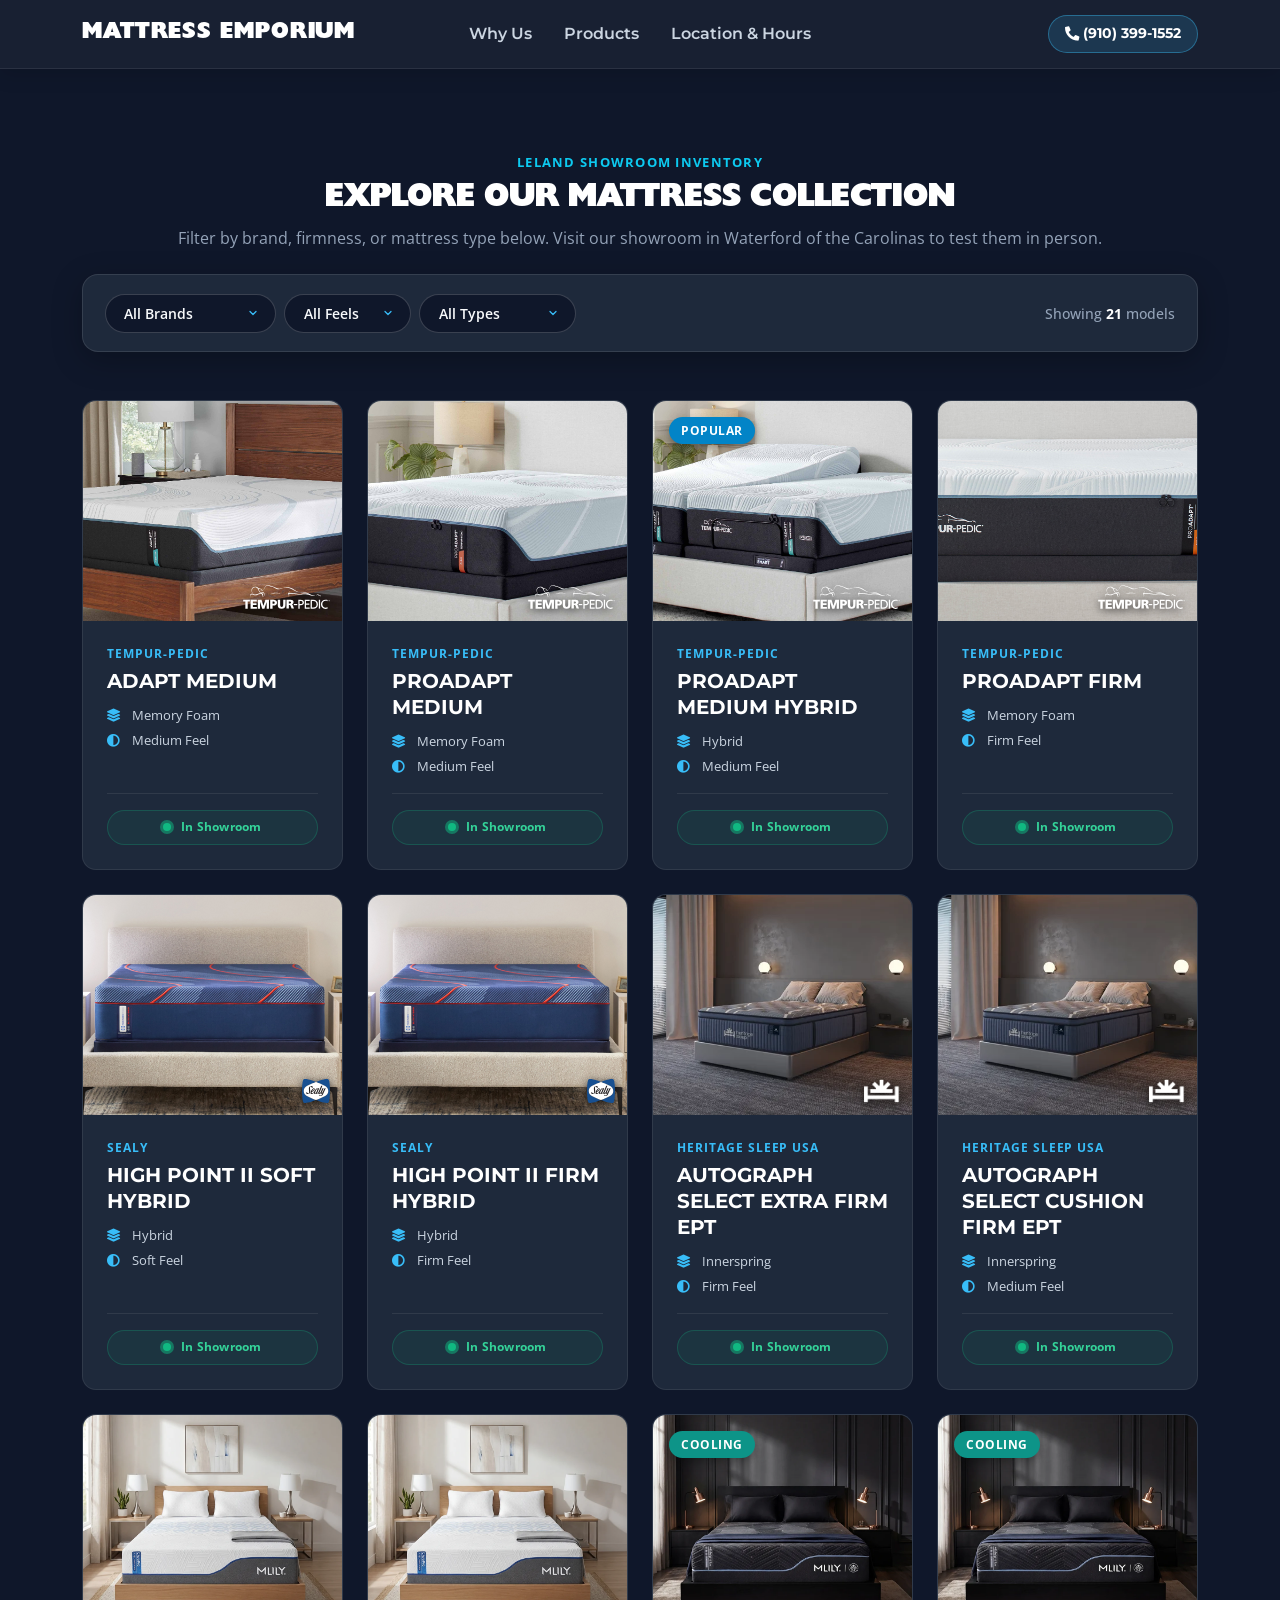
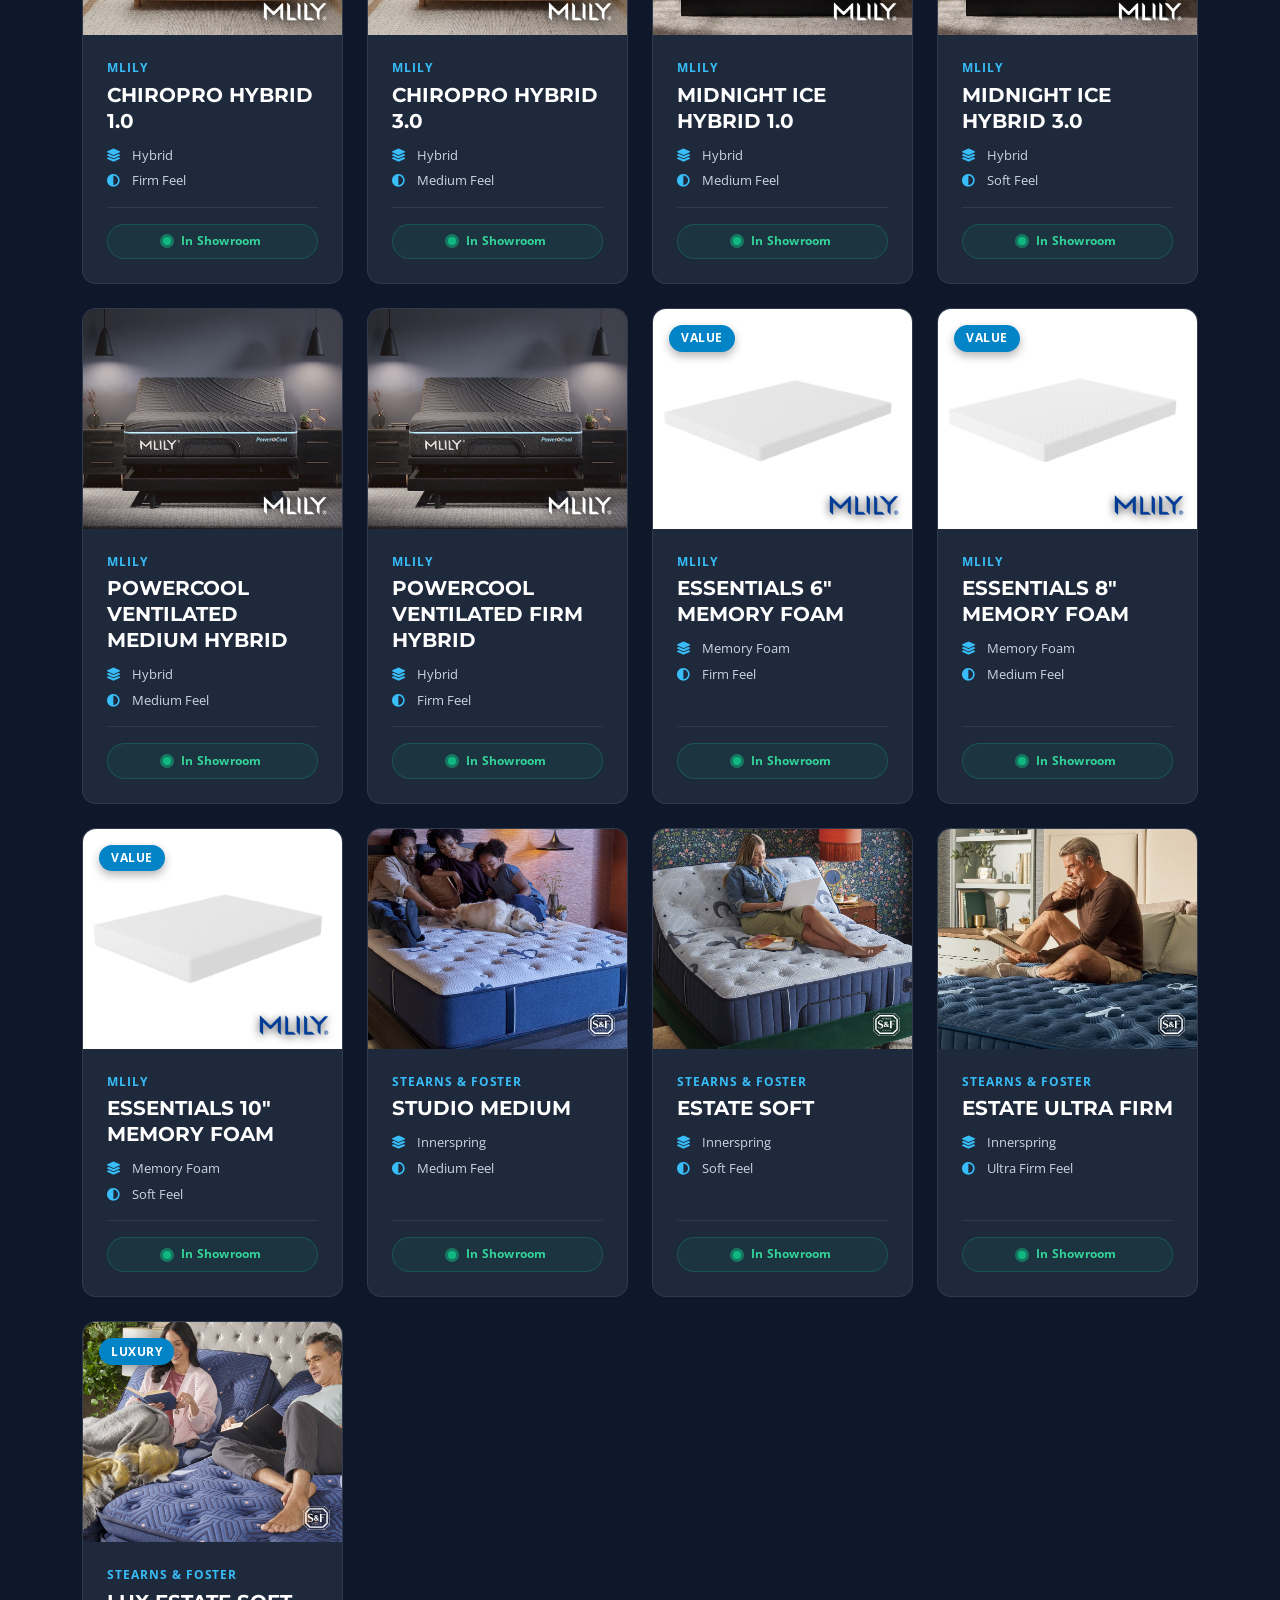
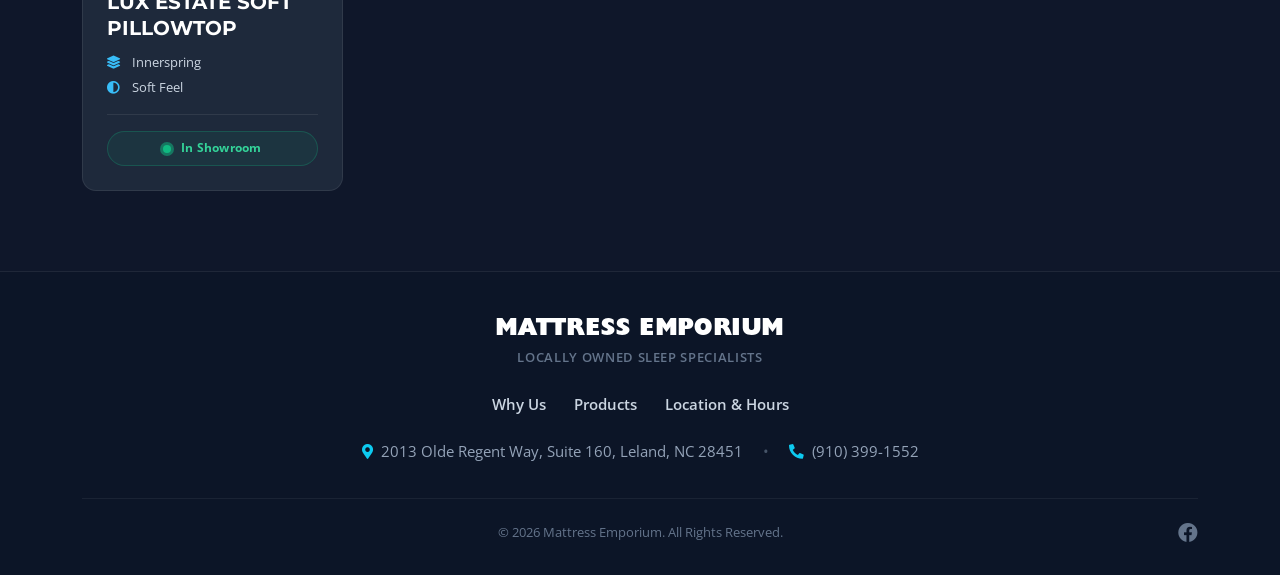
==== commit 257fe808: "updated search and added brand logos updated search filter, added brand product imgs, reduced transp" ====
--- a/products.html
+++ b/products.html
@@ -80,46 +80,86 @@
                 <span class="section-eyebrow text-info">Leland Showroom Inventory</span>
                 <h1 class="text-white h2">Explore Our Mattress Collection</h1>
                 <p class="text-slate-400 max-w-xl mx-auto">
-                    Filter by firmness or mattress type below. Visit our showroom in Waterford of the Carolinas to test them in person.
+                    Filter by brand, firmness, or mattress type below. Visit our showroom in Waterford of the Carolinas to test them in person.
                 </p>
             </div>
 
-            <!-- Full Filter Pill Bar -->
-            <div class="catalog-filters mb-5 d-flex flex-wrap justify-content-center gap-2">
-                <button class="filter-btn active" data-filter="all">All Models</button>
-                <button class="filter-btn" data-filter="feel:Soft">Soft</button>
-                <button class="filter-btn" data-filter="feel:Medium">Medium</button>
-                <button class="filter-btn" data-filter="feel:Firm">Firm</button>
-                <button class="filter-btn" data-filter="type:Hybrid">Hybrids</button>
-                <button class="filter-btn" data-filter="type:Memory Foam">Memory Foam</button>
-                <button class="filter-btn" data-filter="type:Innerspring">Innerspring</button>
+            <!-- Modern Filter Toolbar -->
+            <div class="catalog-toolbar mb-5">
+                <div class="row align-items-center g-3">
+                    <div class="col-lg-9 col-md-12">
+                        <div class="d-flex flex-wrap align-items-center gap-2">
+                            <!-- Brand Filter -->
+                            <div class="filter-dropdown-wrap">
+                                <select id="filter-brand" class="form-select custom-filter-select" aria-label="Filter by Brand">
+                                    <option value="all">All Brands</option>
+                                    <option value="Stearns & Foster">Stearns & Foster</option>
+                                    <option value="Tempur-Pedic">Tempur-Pedic</option>
+                                    <option value="Sealy">Sealy</option>
+                                    <option value="MLILY">MLILY</option>
+                                    <option value="Heritage Sleep USA">Heritage Sleep</option>
+                                </select>
+                            </div>
+
+                            <!-- Feel Filter -->
+                            <div class="filter-dropdown-wrap">
+                                <select id="filter-feel" class="form-select custom-filter-select" aria-label="Filter by Feel">
+                                    <option value="all">All Feels</option>
+                                    <option value="Soft">Soft</option>
+                                    <option value="Medium">Medium</option>
+                                    <option value="Firm">Firm</option>
+                                    <option value="Ultra Firm">Ultra Firm</option>
+                                </select>
+                            </div>
+
+                            <!-- Type Filter -->
+                            <div class="filter-dropdown-wrap">
+                                <select id="filter-type" class="form-select custom-filter-select" aria-label="Filter by Type">
+                                    <option value="all">All Types</option>
+                                    <option value="Hybrid">Hybrid</option>
+                                    <option value="Innerspring">Innerspring</option>
+                                    <option value="Memory Foam">Memory Foam</option>
+                                </select>
+                            </div>
+
+                            <!-- Reset Button -->
+                            <button type="button" id="filter-reset-btn" class="custom-reset-btn d-none">
+                                <i class="fas fa-undo-alt me-1"></i> Reset
+                            </button>
+                        </div>
+                    </div>
+
+                    <!-- Counter Indicator -->
+                    <div class="col-lg-3 col-md-12 text-lg-end">
+                        <span class="catalog-result-count">
+                            Showing <strong id="product-count" class="text-white">0</strong> models
+                        </span>
+                    </div>
+                </div>
             </div>
 
             <!-- Product Grid -->
             <div class="row g-4" id="product-grid"></div>
 
             <div id="no-products" class="text-center py-5 d-none">
-                <p class="text-slate-400 mb-0">No mattresses match that filter right now.</p>
+                <p class="text-slate-400 mb-0">No mattresses match that filter combination right now.</p>
             </div>
         </div>
     </section>
 
     <footer class="custom-footer">
         <div class="container text-center">
-            <!-- Brand & Micro-Tagline Above Links -->
             <div class="footer-center-brand mb-4">
                 <h3 class="footer-brand">MATTRESS EMPORIUM</h3>
                 <p class="footer-micro-tagline mb-0">Locally Owned Sleep Specialists</p>
             </div>
 
-            <!-- Centered Navigation Links -->
             <ul class="footer-centered-nav mb-4">
                 <li><a href="index.html#about" class="footer-link">Why Us</a></li>
                 <li><a href="products.html" class="footer-link">Products</a></li>
                 <li><a href="index.html#locations" class="footer-link">Location & Hours</a></li>
             </ul>
 
-            <!-- Centered Wrapper with Left-Aligned Contact Details -->
             <div class="footer-contact-strip mb-4">
                 <a href="https://maps.google.com/?q=2013+Olde+Regent+Way+%23160+Leland+NC+28451" target="_blank" rel="noopener noreferrer" class="footer-link">
                     <i class="fas fa-map-marker-alt text-info me-2"></i>2013 Olde Regent Way, Suite 160, Leland, NC 28451
@@ -130,7 +170,6 @@
                 </a>
             </div>
 
-            <!-- Bottom Bar: Centered Copyright & Right Facebook -->
             <div class="footer-bottom">
                 <div class="row align-items-center">
                     <div class="col-md-4 d-none d-md-block"></div>
--- a/styles/main.css
+++ b/styles/main.css
@@ -131,9 +131,9 @@
   background-image: 
     linear-gradient(
       180deg,
-      rgba(12, 21, 39, 0.94) 0%,
-      rgba(12, 21, 39, 0.8) 60%,
-      rgba(12, 21, 39, 0.35) 100%
+      rgba(12, 21, 39, 0.88) 0%,
+      rgba(12, 21, 39, 0.72) 55%,
+      rgba(12, 21, 39, 0.22) 100%
     ),
     url('../img/header.jpg');
   background-position: right 24%;
@@ -147,16 +147,16 @@
     background-image: 
       linear-gradient(
         90deg,
-        rgba(12, 21, 39, 1) 0%,
-        rgba(12, 21, 39, 1) 40%,
-        rgba(12, 21, 39, 0.78) 62%,
-        rgba(12, 21, 39, 0.22) 82%,
+        rgba(12, 21, 39, 0.96) 0%,
+        rgba(12, 21, 39, 0.90) 35%,
+        rgba(12, 21, 39, 0.62) 65%,
+        rgba(12, 21, 39, 0.12) 85%,
         rgba(12, 21, 39, 0) 100%
       ),
       linear-gradient(
         180deg,
-        rgba(12, 21, 39, 0.2) 0%,
-        rgba(12, 21, 39, 0) 25%
+        rgba(12, 21, 39, 0.15) 0%,
+        rgba(12, 21, 39, 0) 30%
       ),
       url('../img/header.jpg');
     background-position: right 22%;
@@ -180,10 +180,12 @@
   letter-spacing: 0.06em;
   text-transform: uppercase;
   color: #e2e8f0;
-  background-color: rgba(255, 255, 255, 0.1);
-  border: 1px solid rgba(255, 255, 255, 0.2);
+  background-color: rgba(12, 21, 39, 0.65);
+  border: 1px solid rgba(255, 255, 255, 0.25);
   backdrop-filter: blur(8px);
+  -webkit-backdrop-filter: blur(8px);
   border-radius: 9999px;
+  box-shadow: 0 4px 12px rgba(0, 0, 0, 0.3);
 }
 
 .badge-dot {
@@ -207,7 +209,7 @@
   font-size: 2.75rem;
   font-weight: 800;
   color: #ffffff;
-  text-shadow: 0 2px 12px rgba(0, 0, 0, 0.5);
+  text-shadow: 0 3px 14px rgba(0, 0, 0, 0.75), 0 1px 3px rgba(0, 0, 0, 0.9);
 }
 
 .hero-title-bottom {
@@ -217,18 +219,16 @@
   font-weight: 400;
   letter-spacing: -0.01em;
   line-height: 1.05;
-  background: linear-gradient(135deg, #67e8f9 0%, #38bdf8 50%, #93c5fd 100%);
+  background: linear-gradient(135deg, #a5f3fc 0%, #38bdf8 50%, #93c5fd 100%);
   -webkit-background-clip: text;
   -webkit-text-fill-color: transparent;
-  text-shadow: 0 4px 20px rgba(56, 189, 248, 0.25);
-}
-
-/* 1 Line on Desktop */
+  filter: drop-shadow(0 4px 12px rgba(0, 0, 0, 0.65));
+}
+
 .hero-line-part {
   display: inline;
 }
 
-/* MOBILE-ONLY HERO CLEANUP & CENTERING */
 @media (max-width: 767.98px) {
   .hero-panel {
     text-align: center;
@@ -248,7 +248,6 @@
     margin-top: 0.85rem;
   }
 
-  /* 2 Lines on Mobile */
   .hero-line-part {
     display: block;
   }
@@ -309,8 +308,8 @@
   font-family: "Figtree", ui-sans-serif, system-ui, sans-serif;
   font-size: 1.05rem;
   line-height: 1.75;
-  color: #cbd5e1;
-  text-shadow: 0 2px 8px rgba(0, 0, 0, 0.4);
+  color: #e2e8f0;
+  text-shadow: 0 2px 10px rgba(0, 0, 0, 0.7), 0 1px 2px rgba(0, 0, 0, 0.8);
 }
 
 @media (min-width: 768px) {
@@ -338,13 +337,13 @@
   background-color: #ffffff;
   border: none;
   border-radius: 9999px;
-  box-shadow: 0 8px 24px -4px rgba(0, 0, 0, 0.4);
+  box-shadow: 0 8px 24px -4px rgba(0, 0, 0, 0.5);
   transition: transform 0.2s ease, box-shadow 0.2s ease;
 }
 
 .hero-btn-primary:hover {
   transform: translateY(-2px);
-  box-shadow: 0 14px 28px -6px rgba(0, 0, 0, 0.5);
+  box-shadow: 0 14px 28px -6px rgba(0, 0, 0, 0.6);
 }
 
 .hero-btn-secondary {
@@ -356,15 +355,16 @@
   font-size: 0.95rem;
   font-weight: 600;
   color: #ffffff !important;
-  background-color: rgba(255, 255, 255, 0.08);
-  border: 1px solid rgba(255, 255, 255, 0.3);
+  background-color: rgba(12, 21, 39, 0.45);
+  border: 1px solid rgba(255, 255, 255, 0.35);
   backdrop-filter: blur(8px);
+  -webkit-backdrop-filter: blur(8px);
   border-radius: 9999px;
   transition: background-color 0.2s ease, transform 0.2s ease;
 }
 
 .hero-btn-secondary:hover {
-  background-color: rgba(255, 255, 255, 0.18);
+  background-color: rgba(255, 255, 255, 0.2);
   transform: translateY(-2px);
 }
 
@@ -374,7 +374,7 @@
   gap: 1.5rem;
   margin-top: 2.25rem;
   padding-top: 1.5rem;
-  border-top: 1px solid rgba(255, 255, 255, 0.12);
+  border-top: 1px solid rgba(255, 255, 255, 0.16);
 }
 
 .trust-item {
@@ -383,7 +383,8 @@
   gap: 0.45rem;
   font-size: 0.85rem;
   font-weight: 500;
-  color: #94a3b8;
+  color: #cbd5e1;
+  text-shadow: 0 1px 4px rgba(0, 0, 0, 0.6);
 }
 
 .trust-item i {
@@ -730,34 +731,74 @@
   border-top: 1px solid rgba(255, 255, 255, 0.08);
 }
 
-/* CATALOG FILTERS */
-.catalog-filters {
-  margin-top: 1.5rem;
-}
-
-.filter-btn {
-  background: rgba(255, 255, 255, 0.06);
-  border: 1px solid rgba(255, 255, 255, 0.15);
-  color: #cbd5e1;
-  padding: 0.45rem 1.1rem;
-  font-size: 0.85rem;
-  font-weight: 600;
-  border-radius: 9999px;
+/* MODERN CATALOG FILTER TOOLBAR */
+.catalog-toolbar {
+  background: #1e293b !important;
+  border: 1px solid rgba(255, 255, 255, 0.1) !important;
+  border-radius: 16px;
+  padding: 1.15rem 1.35rem;
+  box-shadow: 0 8px 30px rgba(0, 0, 0, 0.25);
+}
+
+.custom-filter-select {
+  background-color: #0f172a !important;
+  color: #f8fafc !important;
+  border: 1px solid rgba(255, 255, 255, 0.18) !important;
+  border-radius: 9999px !important;
+  font-size: 0.88rem !important;
+  font-weight: 600 !important;
+  padding: 0.5rem 2.4rem 0.5rem 1.15rem !important;
   cursor: pointer;
-  transition: all 0.2s ease;
-}
-
-.filter-btn:hover {
-  background: rgba(255, 255, 255, 0.12);
+  box-shadow: none !important;
+  background-image: url("data:image/svg+xml,%3Csvg xmlns='http://www.w3.org/2000/svg' width='14' height='14' viewBox='0 0 24 24' fill='none' stroke='%2338bdf8' stroke-width='2.5' stroke-linecap='round' stroke-linejoin='round'%3E%3Cpath d='m6 9 6 6 6-6'/%3E%3C/svg%3E") !important;
+  background-repeat: no-repeat !important;
+  background-position: right 1rem center !important;
+  background-size: 12px !important;
+  transition: all 0.2s ease-in-out;
+}
+
+.custom-filter-select:hover {
+  border-color: rgba(56, 189, 248, 0.5) !important;
+  background-color: #141f36 !important;
+}
+
+.custom-filter-select:focus {
+  border-color: #38bdf8 !important;
+  outline: none;
+  box-shadow: 0 0 0 3px rgba(56, 189, 248, 0.25) !important;
+}
+
+.custom-filter-select option {
+  background-color: #0f172a;
   color: #ffffff;
-  border-color: rgba(255, 255, 255, 0.3);
-}
-
-.filter-btn.active {
-  background: #0284c7;
-  color: #ffffff;
-  border-color: #0284c7;
-  box-shadow: 0 4px 12px rgba(2, 132, 199, 0.35);
+  padding: 8px 12px;
+}
+
+.custom-reset-btn {
+  background: rgba(239, 68, 68, 0.12) !important;
+  color: #f87171 !important;
+  border: 1px solid rgba(239, 68, 68, 0.35) !important;
+  border-radius: 9999px !important;
+  font-size: 0.84rem !important;
+  font-weight: 700 !important;
+  padding: 0.48rem 1rem !important;
+  display: inline-flex;
+  align-items: center;
+  transition: all 0.2s ease-in-out;
+}
+
+.custom-reset-btn:hover {
+  background-color: #ef4444 !important;
+  color: #ffffff !important;
+  border-color: #ef4444 !important;
+  box-shadow: 0 4px 14px rgba(239, 68, 68, 0.35);
+  transform: translateY(-1px);
+}
+
+.catalog-result-count {
+  font-size: 0.88rem;
+  color: #94a3b8;
+  font-weight: 500;
 }
 
 /* SHOWROOM LIVE BADGE */
@@ -1016,45 +1057,18 @@
   color: #38bdf8;
 }
 
-/* Centered Block with Left-Aligned Details */
-.footer-centered-contact {
-  display: flex;
+.footer-contact-strip {
+  display: flex;
+  flex-wrap: wrap;
+  align-items: center;
   justify-content: center;
-}
-
-.footer-contact-inner {
-  display: inline-block;
-  text-align: left;
-}
-
-.footer-centered-contact .footer-link {
+  gap: 0.75rem 1.25rem;
+  font-size: 0.92rem;
   color: #94a3b8;
-  font-size: 0.92rem;
-  line-height: 1.6;
-  transition: color 0.2s ease;
-}
-
-.footer-centered-contact .footer-link:hover {
-  color: #38bdf8;
-}
-
-/* Footer Address Responsive Control */
-.footer-desktop-br {
-  display: inline;
-}
-
-.footer-inline-comma {
-  display: none;
-}
-
-@media (max-width: 767.98px) {
-  .footer-desktop-br {
-    display: none;
-  }
-  
-  .footer-inline-comma {
-    display: inline;
-  }
+}
+
+.footer-divider-dot {
+  color: #475569;
 }
 
 .footer-bottom {
@@ -1079,20 +1093,6 @@
   transform: translateY(-1px);
 }
 
-.footer-contact-strip {
-  display: flex;
-  flex-wrap: wrap;
-  align-items: center;
-  justify-content: center;
-  gap: 0.75rem 1.25rem;
-  font-size: 0.92rem;
-  color: #94a3b8;
-}
-
-.footer-divider-dot {
-  color: #475569;
-}
-
 #about,
 #products,
 #locations {
@@ -1101,4 +1101,31 @@
 
 html {
   scroll-behavior: smooth;
+}
+
+/* FLOATING BRAND LOGO */
+.product-brand-badge {
+  position: absolute;
+  bottom: 12px;
+  right: 12px;
+  z-index: 2;
+  background: none;
+  border: none;
+  box-shadow: none;
+  backdrop-filter: none;
+  -webkit-backdrop-filter: none;
+  padding: 0;
+  display: flex;
+  align-items: center;
+  justify-content: center;
+  pointer-events: none;
+}
+
+.brand-badge-img {
+  height: 24px;
+  width: auto;
+  max-width: 90px;
+  object-fit: contain;
+  display: block;
+  filter: drop-shadow(0 2px 4px rgba(0, 0, 0, 0.75));
 }
